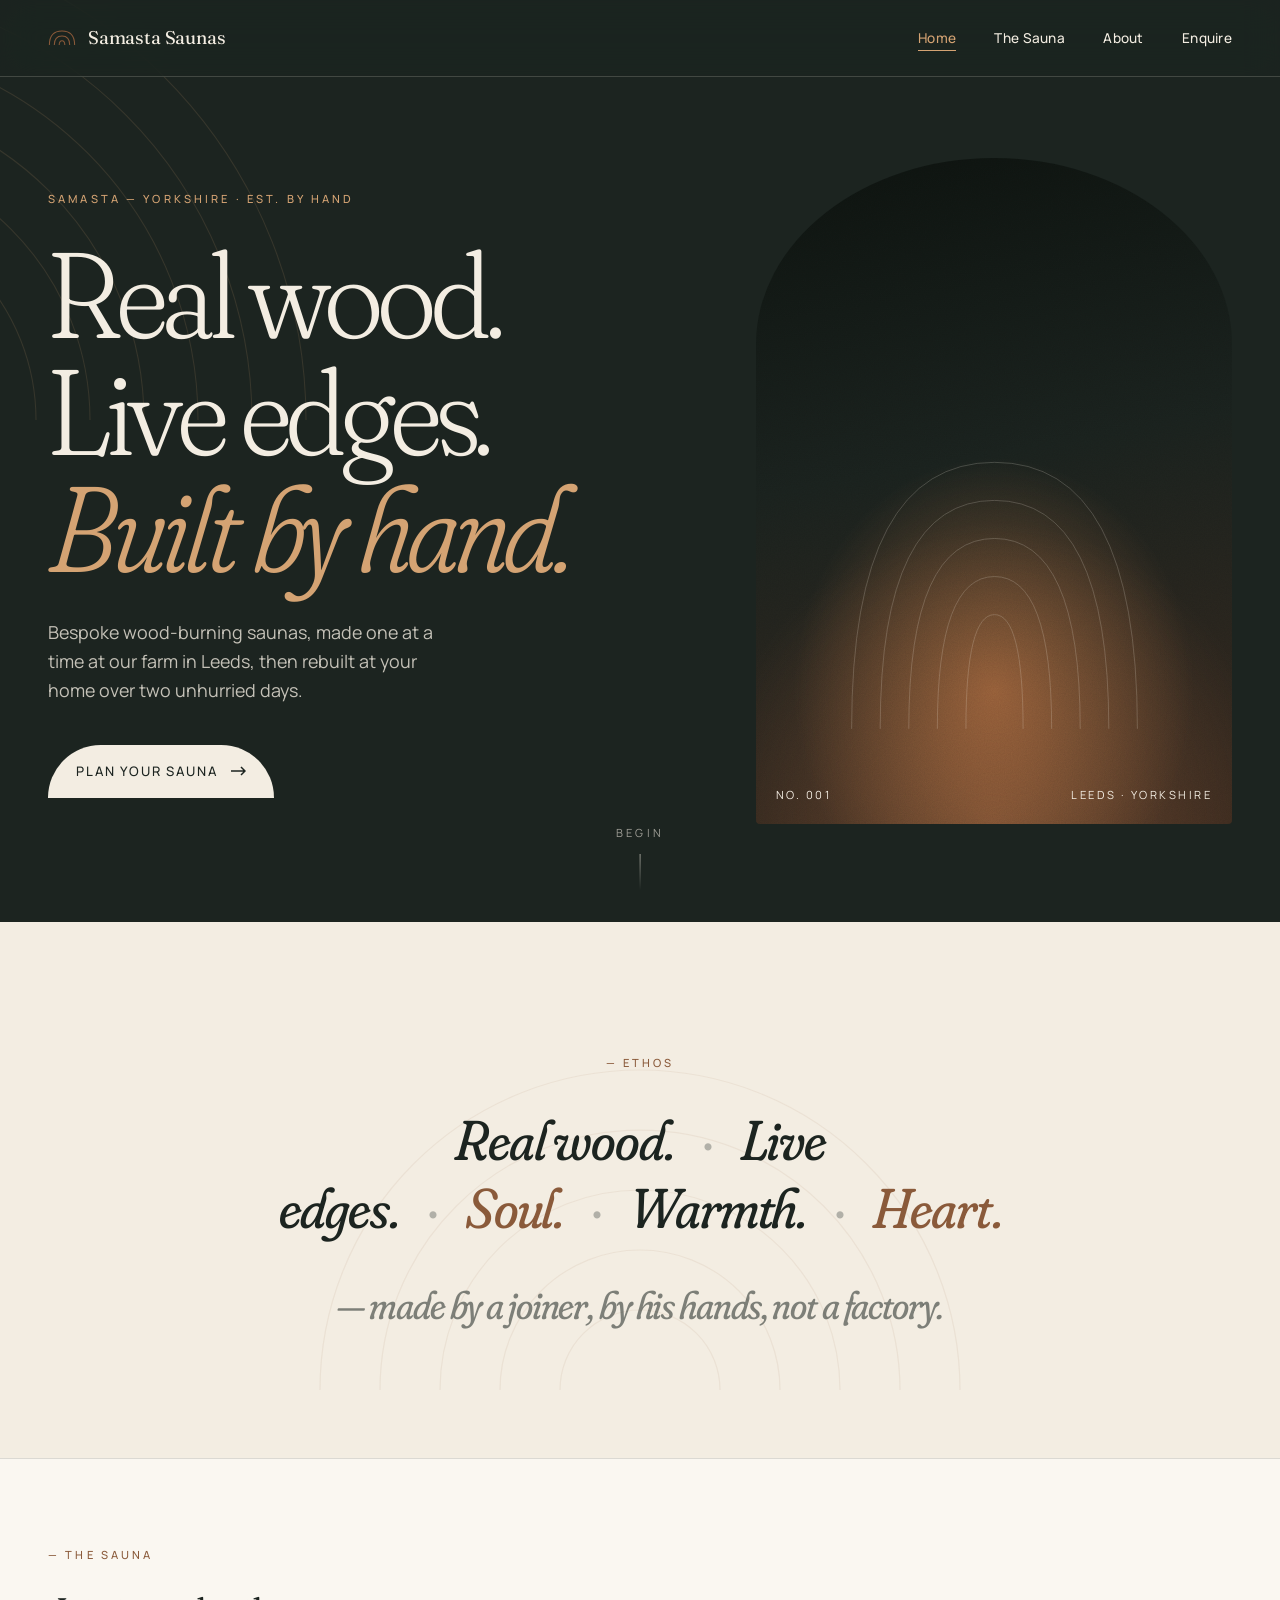
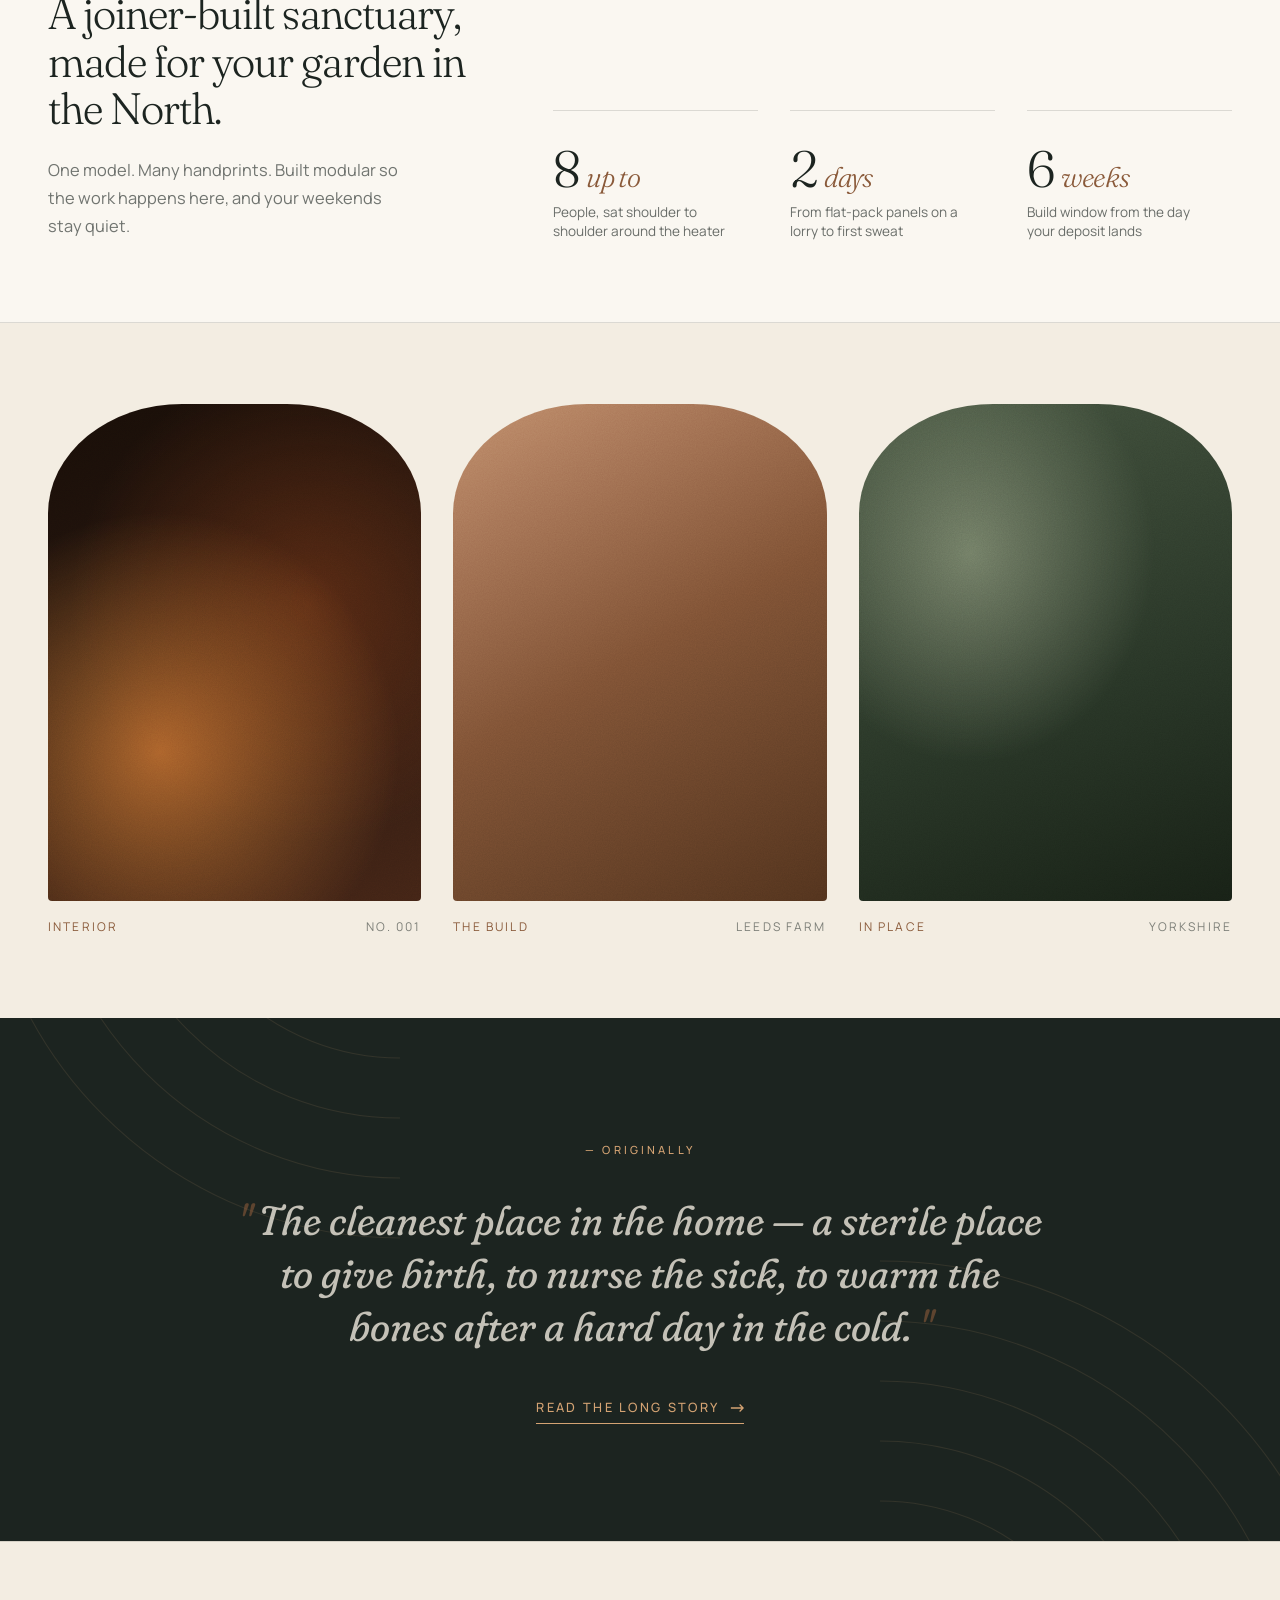
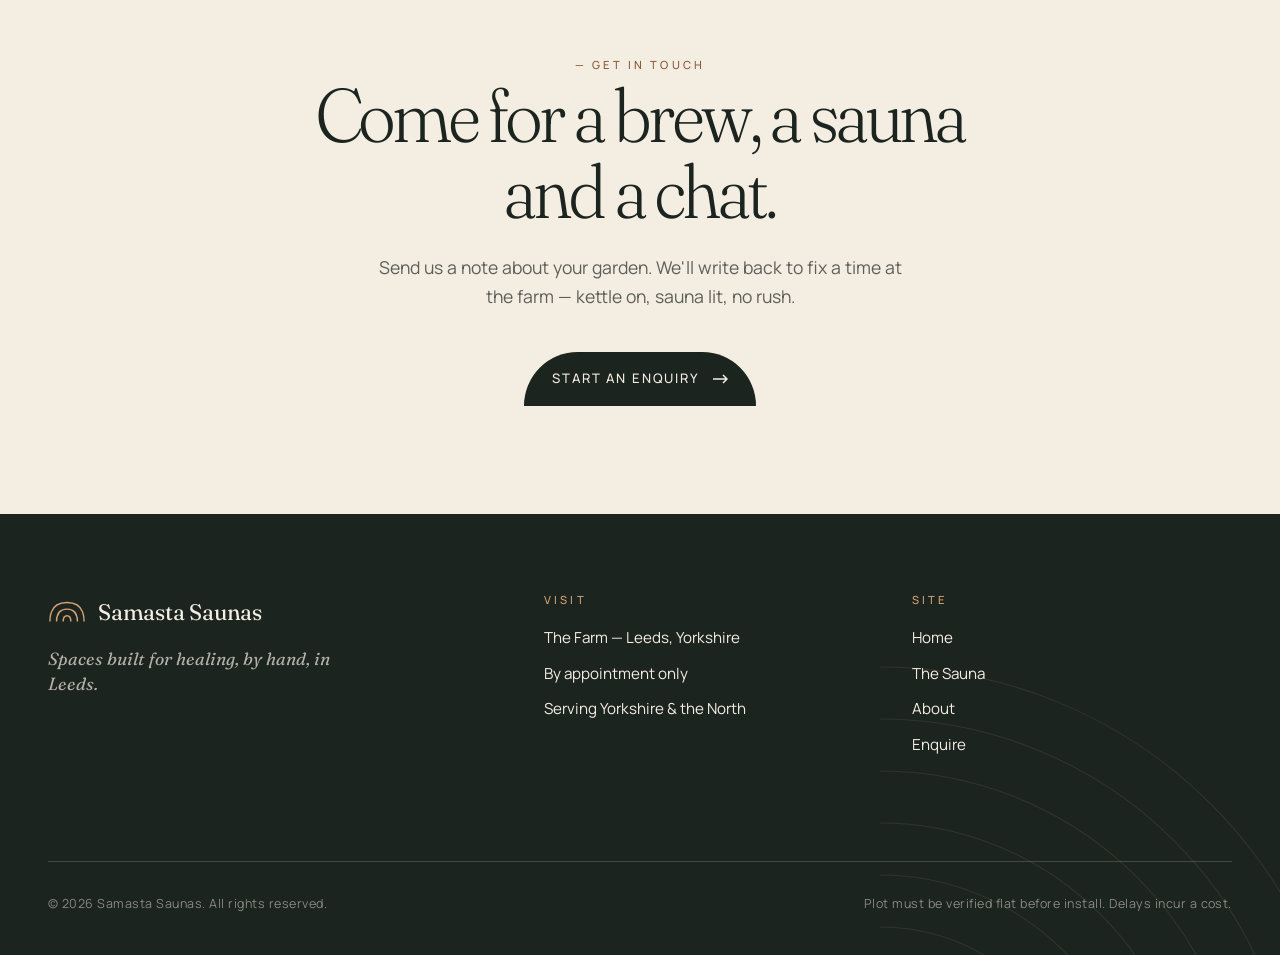
==== index.html @ 00497db2 "Initial site — four pages, editorial warm-dark direction Hand-built static site for Samasta Saunas (" ====
<!DOCTYPE html>
<html lang="en">
<head>
    <meta charset="UTF-8">
    <meta name="viewport" content="width=device-width, initial-scale=1.0">
    <title>Samasta Saunas — Hand-built wood-burning saunas, Leeds & Yorkshire</title>
    <meta name="description" content="Bespoke wood-burning saunas built by hand in Leeds. British red cedar, sheep's wool insulation, modular install in two days. Serving Yorkshire and the North of England.">
    <meta property="og:title" content="Samasta Saunas">
    <meta property="og:description" content="Real wood. Live edges. Sanctuary, built by hand. Bespoke wood-burning saunas from Leeds.">
    <meta property="og:type" content="website">
    <link rel="icon" type="image/svg+xml" href="data:image/svg+xml,<svg xmlns='http://www.w3.org/2000/svg' viewBox='0 0 40 24' fill='none' stroke='%238a5a3a' stroke-width='2'><path d='M2 22 Q2 2 20 2 Q38 2 38 22'/><path d='M9 22 Q9 9 20 9 Q31 9 31 22'/><path d='M16 22 Q16 16 20 16 Q24 16 24 22'/></svg>">
    <link rel="preconnect" href="https://fonts.googleapis.com">
    <link rel="preconnect" href="https://fonts.gstatic.com" crossorigin>
    <link href="https://fonts.googleapis.com/css2?family=Fraunces:ital,opsz,wght,SOFT@0,9..144,300..600,30..100;1,9..144,300..600,30..100&family=Manrope:wght@300;400;500;600&display=swap" rel="stylesheet">
    <link rel="stylesheet" href="styles.css">
</head>
<body>

<header class="nav on-dark" role="banner">
    <div class="nav__inner">
        <a class="brand" href="index.html" aria-label="Samasta Saunas home">
            <svg class="brand__mark" viewBox="0 0 40 24" fill="none" stroke="currentColor" stroke-width="1.5" aria-hidden="true">
                <path d="M2 22 Q2 2 20 2 Q38 2 38 22"/>
                <path d="M9 22 Q9 9 20 9 Q31 9 31 22"/>
                <path d="M16 22 Q16 16 20 16 Q24 16 24 22"/>
            </svg>
            <span>Samasta Saunas</span>
        </a>
        <button class="nav__toggle" aria-label="Open menu" aria-expanded="false"><span></span></button>
        <ul class="nav__links" id="nav-links">
            <li><a href="index.html" aria-current="page">Home</a></li>
            <li><a href="sauna.html">The Sauna</a></li>
            <li><a href="about.html">About</a></li>
            <li><a href="enquire.html">Enquire</a></li>
        </ul>
    </div>
</header>

<main>

<!-- ── Hero ────────────────────────────────────────────── -->
<section class="hero" aria-label="Introduction">
    <svg class="hero__arc" viewBox="0 0 400 400" fill="none" stroke="currentColor" stroke-width="0.8" aria-hidden="true">
        <path d="M40 400 A 40 40 0 0 0 0 360"/>
        <path d="M80 400 A 80 80 0 0 0 0 320"/>
        <path d="M120 400 A 120 120 0 0 0 0 280"/>
        <path d="M160 400 A 160 160 0 0 0 0 240"/>
        <path d="M200 400 A 200 200 0 0 0 0 200"/>
        <path d="M240 400 A 240 240 0 0 0 0 160"/>
        <path d="M280 400 A 280 280 0 0 0 0 120"/>
        <path d="M320 400 A 320 320 0 0 0 0 80"/>
        <path d="M360 400 A 360 360 0 0 0 0 40"/>
    </svg>

    <div class="hero__grid">
        <div class="hero__text">
            <span class="eyebrow reveal">Samasta — Yorkshire · Est. by hand</span>
            <h1 class="display-xl reveal" data-delay="1">
                Real wood.<br>
                Live edges.<br>
                <span class="italic">Built by hand.</span>
            </h1>
            <p class="reveal" data-delay="2">
                Bespoke wood-burning saunas, made one at a time at our farm in Leeds, then rebuilt at your home over two unhurried days.
            </p>
            <a class="btn btn--light reveal" data-delay="3" href="enquire.html">
                <span>Plan your sauna</span>
                <svg class="arrow" viewBox="0 0 16 10" fill="none" stroke="currentColor" stroke-width="1.5"><path d="M1 5h14m-4-4 4 4-4 4"/></svg>
            </a>
        </div>

        <div class="hero__photo reveal" data-delay="2">
            <div class="photo photo--arch photo--dusk photo--with-arcs"
                 role="img"
                 aria-label="Wood-burning sauna at dusk with warm firelight glowing from the doorway"
                 data-placeholder="true"></div>
            <div class="hero__photo__caption">
                <span>No. 001</span>
                <span>Leeds · Yorkshire</span>
            </div>
        </div>
    </div>

    <div class="hero__scroll" aria-hidden="true">
        <span>Begin</span>
    </div>
</section>

<!-- ── Ethos manifesto ─────────────────────────────────── -->
<section class="ethos" aria-label="Ethos">
    <svg class="ethos__arc" viewBox="0 0 400 200" fill="none" stroke="currentColor" stroke-width="0.6" aria-hidden="true" preserveAspectRatio="xMidYMax meet">
        <path d="M40 200 A 160 160 0 0 1 360 200"/>
        <path d="M70 200 A 130 130 0 0 1 330 200"/>
        <path d="M100 200 A 100 100 0 0 1 300 200"/>
        <path d="M130 200 A 70 70 0 0 1 270 200"/>
        <path d="M160 200 A 40 40 0 0 1 240 200"/>
    </svg>
    <div class="ethos__inner">
        <span class="eyebrow reveal">— Ethos</span>
        <p class="ethos__lead reveal" data-delay="1">
            Real wood.<span class="sep">·</span>Live edges.<span class="sep">·</span><span>Soul.</span><span class="sep">·</span>Warmth.<span class="sep">·</span><span>Heart.</span>
        </p>
        <p class="ethos__lead reveal" data-delay="2" style="margin-top: 1.5rem;">
            <span class="italic" style="font-size: 0.7em; color: rgba(28,36,32,0.55);">— made by a joiner, by his hands, not a factory.</span>
        </p>
    </div>
</section>

<!-- ── Intro + quick facts ─────────────────────────────── -->
<section class="facts">
    <div class="facts__inner">
        <div class="facts__intro reveal">
            <span class="eyebrow">— The sauna</span>
            <h2 class="display-m">A joiner-built sanctuary, made for your garden in the North.</h2>
            <p class="muted" style="margin-top: 1rem; max-width: 36ch;">One model. Many handprints. Built modular so the work happens here, and your weekends stay quiet.</p>
        </div>
        <div class="facts__grid">
            <div class="fact reveal" data-delay="1">
                <div class="fact__num">8<small>up to</small></div>
                <div class="fact__label">People, sat shoulder to shoulder around the heater</div>
            </div>
            <div class="fact reveal" data-delay="2">
                <div class="fact__num">2<small>days</small></div>
                <div class="fact__label">From flat-pack panels on a lorry to first sweat</div>
            </div>
            <div class="fact reveal" data-delay="3">
                <div class="fact__num">6<small>weeks</small></div>
                <div class="fact__label">Build window from the day your deposit lands</div>
            </div>
        </div>
    </div>
</section>

<!-- ── Photo strip ─────────────────────────────────────── -->
<section class="strip" aria-label="Photographs">
    <div class="strip__inner">
        <figure class="reveal">
            <div class="photo photo--arch-soft photo--ember"
                 role="img"
                 aria-label="Interior of the sauna at full heat, light spilling across cedar benches"
                 data-placeholder="true"></div>
            <figcaption class="strip__caption"><span>Interior</span><span>No. 001</span></figcaption>
        </figure>
        <figure class="reveal" data-delay="1">
            <div class="photo photo--arch-soft photo--cedar"
                 role="img"
                 aria-label="A close-up of British red cedar boards being hand-planed"
                 data-placeholder="true"></div>
            <figcaption class="strip__caption"><span>The build</span><span>Leeds farm</span></figcaption>
        </figure>
        <figure class="reveal" data-delay="2">
            <div class="photo photo--arch-soft photo--moss"
                 role="img"
                 aria-label="The sauna nestled into a Yorkshire garden at dusk"
                 data-placeholder="true"></div>
            <figcaption class="strip__caption"><span>In place</span><span>Yorkshire</span></figcaption>
        </figure>
    </div>
</section>

<!-- ── Origins teaser ──────────────────────────────────── -->
<section class="origins" aria-label="Origins">
    <svg class="origins__arc" viewBox="0 0 400 400" fill="none" stroke="currentColor" stroke-width="0.7" aria-hidden="true">
        <path d="M40 400 A 40 40 0 0 0 0 360"/>
        <path d="M80 400 A 80 80 0 0 0 0 320"/>
        <path d="M120 400 A 120 120 0 0 0 0 280"/>
        <path d="M160 400 A 160 160 0 0 0 0 240"/>
        <path d="M200 400 A 200 200 0 0 0 0 200"/>
        <path d="M240 400 A 240 240 0 0 0 0 160"/>
        <path d="M280 400 A 280 280 0 0 0 0 120"/>
        <path d="M320 400 A 320 320 0 0 0 0 80"/>
    </svg>
    <svg class="origins__arc origins__arc--left" viewBox="0 0 400 400" fill="none" stroke="currentColor" stroke-width="0.7" aria-hidden="true">
        <path d="M40 400 A 40 40 0 0 0 0 360"/>
        <path d="M80 400 A 80 80 0 0 0 0 320"/>
        <path d="M120 400 A 120 120 0 0 0 0 280"/>
        <path d="M160 400 A 160 160 0 0 0 0 240"/>
        <path d="M200 400 A 200 200 0 0 0 0 200"/>
        <path d="M240 400 A 240 240 0 0 0 0 160"/>
        <path d="M280 400 A 280 280 0 0 0 0 120"/>
    </svg>

    <div class="origins__inner">
        <span class="eyebrow reveal">— Originally</span>
        <p class="origins__quote reveal" data-delay="1">
            The cleanest place in the home — a sterile place to give birth, to nurse the sick, to warm the bones after a hard day in the cold.
        </p>
        <a href="about.html" class="link-arrow reveal" data-delay="2">
            <span>Read the long story</span>
            <svg width="14" height="10" viewBox="0 0 16 10" fill="none" stroke="currentColor" stroke-width="1.5"><path d="M1 5h14m-4-4 4 4-4 4"/></svg>
        </a>
    </div>
</section>

<!-- ── Closing CTA ─────────────────────────────────────── -->
<section class="cta-band">
    <div class="cta-band__inner">
        <span class="eyebrow reveal">— Get in touch</span>
        <h2 class="display-l reveal" data-delay="1">Come for a brew, a sauna and a chat.</h2>
        <p class="reveal" data-delay="2">Send us a note about your garden. We'll write back to fix a time at the farm — kettle on, sauna lit, no rush.</p>
        <a href="enquire.html" class="btn reveal" data-delay="3">
            <span>Start an enquiry</span>
            <svg class="arrow" viewBox="0 0 16 10" fill="none" stroke="currentColor" stroke-width="1.5"><path d="M1 5h14m-4-4 4 4-4 4"/></svg>
        </a>
    </div>
</section>

</main>

<!-- ── Footer ──────────────────────────────────────────── -->
<footer class="footer" role="contentinfo">
    <svg class="footer__arc" viewBox="0 0 400 400" fill="none" stroke="currentColor" stroke-width="0.8" aria-hidden="true">
        <path d="M40 400 A 40 40 0 0 0 0 360"/>
        <path d="M80 400 A 80 80 0 0 0 0 320"/>
        <path d="M120 400 A 120 120 0 0 0 0 280"/>
        <path d="M160 400 A 160 160 0 0 0 0 240"/>
        <path d="M200 400 A 200 200 0 0 0 0 200"/>
        <path d="M240 400 A 240 240 0 0 0 0 160"/>
        <path d="M280 400 A 280 280 0 0 0 0 120"/>
        <path d="M320 400 A 320 320 0 0 0 0 80"/>
        <path d="M360 400 A 360 360 0 0 0 0 40"/>
    </svg>
    <div class="footer__inner">
        <div class="footer__brand">
            <div class="brand">
                <svg class="brand__mark" viewBox="0 0 40 24" fill="none" stroke="currentColor" stroke-width="1.5" aria-hidden="true">
                    <path d="M2 22 Q2 2 20 2 Q38 2 38 22"/>
                    <path d="M9 22 Q9 9 20 9 Q31 9 31 22"/>
                    <path d="M16 22 Q16 16 20 16 Q24 16 24 22"/>
                </svg>
                <span>Samasta Saunas</span>
            </div>
            <p class="footer__tagline">Spaces built for healing, by hand, in Leeds.</p>
        </div>
        <div class="footer__col">
            <h4>Visit</h4>
            <ul>
                <li>The Farm — Leeds, Yorkshire</li>
                <li>By appointment only</li>
                <li>Serving Yorkshire &amp; the North</li>
            </ul>
        </div>
        <div class="footer__col">
            <h4>Site</h4>
            <ul>
                <li><a href="index.html">Home</a></li>
                <li><a href="sauna.html">The Sauna</a></li>
                <li><a href="about.html">About</a></li>
                <li><a href="enquire.html">Enquire</a></li>
            </ul>
        </div>
        <div class="footer__disclaimer">
            <span>© <span id="year">2026</span> Samasta Saunas. All rights reserved.</span>
            <span>Plot must be verified flat before install. Delays incur a cost.</span>
        </div>
    </div>
</footer>

<script src="app.js"></script>
<script>document.getElementById('year').textContent = new Date().getFullYear();</script>
</body>
</html>
---- styles.css ----
/* ============================================================
   Samasta Saunas — shared styles
   Editorial warm-dark · Fraunces + Manrope · arched motifs
   ============================================================ */

*,
*::before,
*::after {
    box-sizing: border-box;
    margin: 0;
    padding: 0;
}

:root {
    /* Palette */
    --ink: #1c2420;
    --ink-soft: #2a322d;
    --cream: #f3ede2;
    --paper: #faf7f1;
    --cedar: #8a5a3a;
    --cedar-deep: #6b4628;
    --moss: #6b7a63;
    --mist: rgba(243, 237, 226, 0.6);
    --hairline-light: rgba(28, 36, 32, 0.14);
    --hairline-dark: rgba(243, 237, 226, 0.18);

    /* Type */
    --font-display: 'Fraunces', 'Times New Roman', serif;
    --font-body: 'Manrope', -apple-system, BlinkMacSystemFont, sans-serif;

    /* Rhythm */
    --container: 1280px;
    --gutter: clamp(1.25rem, 4vw, 3rem);
    --section-y: clamp(5rem, 12vh, 9rem);

    /* Motion */
    --ease: cubic-bezier(0.22, 1, 0.36, 1);
}

html {
    scroll-behavior: smooth;
    -webkit-font-smoothing: antialiased;
    -moz-osx-font-smoothing: grayscale;
    text-rendering: optimizeLegibility;
}

body {
    font-family: var(--font-body);
    background: var(--paper);
    color: var(--ink);
    line-height: 1.65;
    font-size: 1rem;
    font-weight: 400;
    overflow-x: hidden;
}

img,
svg {
    display: block;
    max-width: 100%;
}

a {
    color: inherit;
    text-decoration: none;
}

button {
    font: inherit;
    color: inherit;
    background: none;
    border: none;
    cursor: pointer;
}

::selection {
    background: var(--cedar);
    color: var(--cream);
}

/* ── Typography ── */
.eyebrow {
    font-family: var(--font-body);
    font-size: 0.7rem;
    font-weight: 500;
    letter-spacing: 0.28em;
    text-transform: uppercase;
    color: var(--cedar);
}

.eyebrow--light { color: var(--cedar); }
.dark .eyebrow { color: #d4a373; }

h1,
h2,
h3,
h4 {
    font-family: var(--font-display);
    font-weight: 300;
    line-height: 1.02;
    letter-spacing: -0.025em;
    font-variation-settings: "opsz" 144, "SOFT" 50;
}

.display-xl {
    font-size: clamp(3.25rem, 9.5vw, 8.5rem);
    font-weight: 300;
    line-height: 0.96;
    letter-spacing: -0.035em;
    font-variation-settings: "opsz" 144, "SOFT" 80;
}

.display-l {
    font-size: clamp(2.25rem, 6vw, 4.75rem);
    line-height: 1;
    letter-spacing: -0.028em;
    font-variation-settings: "opsz" 144, "SOFT" 60;
}

.display-m {
    font-size: clamp(1.75rem, 3.6vw, 2.75rem);
    line-height: 1.08;
    letter-spacing: -0.022em;
    font-variation-settings: "opsz" 72, "SOFT" 50;
}

.display-s {
    font-size: clamp(1.25rem, 2vw, 1.5rem);
    line-height: 1.2;
    letter-spacing: -0.012em;
    font-variation-settings: "opsz" 36, "SOFT" 40;
}

.italic {
    font-style: italic;
    font-variation-settings: "opsz" 144, "SOFT" 100;
}

p {
    font-size: 1.025rem;
    line-height: 1.7;
}

p.lead {
    font-size: clamp(1.1rem, 1.4vw, 1.3rem);
    line-height: 1.55;
    color: var(--ink);
}

.dark p,
.dark p.lead {
    color: rgba(243, 237, 226, 0.82);
}

.muted {
    color: rgba(28, 36, 32, 0.62);
}
.dark .muted {
    color: rgba(243, 237, 226, 0.55);
}

/* ── Container ── */
.container {
    width: 100%;
    max-width: var(--container);
    margin: 0 auto;
    padding-inline: var(--gutter);
}

/* ── Sections ── */
.section {
    padding-block: var(--section-y);
    position: relative;
}

.section.dark {
    background: var(--ink);
    color: var(--cream);
}

.section.cream {
    background: var(--cream);
}

.section.paper {
    background: var(--paper);
}

.section + .section {
    border-top: 1px solid transparent;
}
.cream + .paper,
.paper + .cream,
.dark + .cream,
.dark + .paper,
.cream + .dark,
.paper + .dark { border-top-color: transparent; }

/* ── Nav ── */
.nav {
    position: fixed;
    top: 0;
    left: 0;
    right: 0;
    z-index: 100;
    backdrop-filter: blur(18px) saturate(140%);
    -webkit-backdrop-filter: blur(18px) saturate(140%);
    background: rgba(250, 247, 241, 0.78);
    border-bottom: 1px solid var(--hairline-light);
    transition: background 0.4s var(--ease), border-color 0.4s var(--ease);
}

.nav.on-dark {
    background: rgba(28, 36, 32, 0.7);
    border-bottom-color: var(--hairline-dark);
    color: var(--cream);
}

.nav__inner {
    max-width: var(--container);
    margin: 0 auto;
    padding: 0 var(--gutter);
    display: flex;
    align-items: center;
    justify-content: space-between;
    height: 76px;
}

.brand {
    display: flex;
    align-items: center;
    gap: 0.75rem;
    font-family: var(--font-display);
    font-size: 1.15rem;
    font-weight: 400;
    letter-spacing: -0.01em;
}

.brand__mark {
    width: 28px;
    height: 18px;
    color: var(--cedar);
}

.nav__links {
    display: flex;
    gap: clamp(1.5rem, 3vw, 3rem);
    list-style: none;
    font-size: 0.85rem;
    font-weight: 500;
    letter-spacing: 0.02em;
}

.nav__links a {
    position: relative;
    padding: 0.5rem 0;
    transition: opacity 0.3s var(--ease);
}

.nav__links a::after {
    content: '';
    position: absolute;
    bottom: 0.25rem;
    left: 0;
    width: 0;
    height: 1px;
    background: currentColor;
    transition: width 0.4s var(--ease);
}

.nav__links a:hover::after,
.nav__links a[aria-current="page"]::after {
    width: 100%;
}

.nav__links a[aria-current="page"] {
    color: var(--cedar);
}

.nav.on-dark .nav__links a[aria-current="page"] {
    color: #d4a373;
}

.nav__toggle {
    display: none;
    width: 40px;
    height: 40px;
    align-items: center;
    justify-content: center;
}

.nav__toggle span {
    display: block;
    width: 22px;
    height: 1.5px;
    background: currentColor;
    position: relative;
}

.nav__toggle span::before,
.nav__toggle span::after {
    content: '';
    position: absolute;
    left: 0;
    width: 22px;
    height: 1.5px;
    background: currentColor;
    transition: transform 0.3s var(--ease);
}

.nav__toggle span::before { top: -7px; }
.nav__toggle span::after { top: 7px; }

@media (max-width: 760px) {
    .nav__toggle { display: flex; }
    .nav__links {
        position: fixed;
        inset: 76px 0 0 0;
        background: var(--ink);
        color: var(--cream);
        flex-direction: column;
        align-items: flex-start;
        justify-content: flex-start;
        padding: 3rem var(--gutter);
        gap: 0;
        transform: translateY(-110%);
        transition: transform 0.5s var(--ease);
    }
    .nav__links.open {
        transform: translateY(0);
    }
    .nav__links li {
        width: 100%;
        border-bottom: 1px solid var(--hairline-dark);
    }
    .nav__links a {
        display: block;
        padding: 1.5rem 0;
        font-family: var(--font-display);
        font-size: 1.75rem;
        font-weight: 300;
        letter-spacing: -0.015em;
    }
    .nav__links a::after { display: none; }
}

/* ── Buttons ── */
.btn {
    display: inline-flex;
    align-items: center;
    gap: 0.75rem;
    padding: 1rem 1.75rem 1rem 1.75rem;
    font-size: 0.82rem;
    font-weight: 500;
    letter-spacing: 0.14em;
    text-transform: uppercase;
    background: var(--ink);
    color: var(--cream);
    border-radius: 999px 999px 4px 4px;
    transition: transform 0.4s var(--ease), background 0.4s var(--ease), letter-spacing 0.4s var(--ease);
    position: relative;
    overflow: hidden;
}

.btn .arrow {
    width: 16px;
    height: 10px;
    transition: transform 0.4s var(--ease);
}

.btn:hover {
    background: var(--cedar);
    letter-spacing: 0.16em;
}

.btn:hover .arrow {
    transform: translateX(4px);
}

.btn--light {
    background: var(--cream);
    color: var(--ink);
}
.btn--light:hover {
    background: var(--paper);
    color: var(--cedar-deep);
}

.btn--outline {
    background: transparent;
    color: currentColor;
    border: 1px solid currentColor;
    border-radius: 999px 999px 4px 4px;
}
.btn--outline:hover {
    background: var(--ink);
    color: var(--cream);
}
.dark .btn--outline:hover {
    background: var(--cream);
    color: var(--ink);
}

.link-arrow {
    display: inline-flex;
    align-items: center;
    gap: 0.65rem;
    font-size: 0.8rem;
    font-weight: 500;
    letter-spacing: 0.18em;
    text-transform: uppercase;
    color: var(--cedar);
    border-bottom: 1px solid currentColor;
    padding-bottom: 0.3rem;
    transition: color 0.3s var(--ease), gap 0.3s var(--ease);
}
.link-arrow:hover { gap: 1rem; color: var(--cedar-deep); }
.dark .link-arrow,
.hero .link-arrow,
.origins .link-arrow,
.modular .link-arrow,
.origins-full .link-arrow { color: #d4a373; }
.dark .link-arrow:hover,
.hero .link-arrow:hover,
.origins .link-arrow:hover,
.modular .link-arrow:hover,
.origins-full .link-arrow:hover { color: var(--cream); }

.hero .eyebrow,
.origins .eyebrow,
.modular .eyebrow,
.origins-full .eyebrow { color: #d4a373; }

.hero p,
.origins p,
.modular p,
.origins-full p { color: rgba(243, 237, 226, 0.78); }

.hero .muted,
.origins .muted,
.modular .muted,
.origins-full .muted { color: rgba(243, 237, 226, 0.55); }

/* ── Arches (the brand motif) ── */

/* Reusable arched photo frame */
.photo {
    position: relative;
    overflow: hidden;
    background: var(--ink-soft);
}

.photo--arch {
    border-radius: 50% 50% 4px 4px / 28% 28% 4px 4px;
}

.photo--arch-soft {
    border-radius: 36% 36% 4px 4px / 22% 22% 4px 4px;
}

.photo--portrait {
    aspect-ratio: 3 / 4;
}

.photo--square {
    aspect-ratio: 1 / 1;
}

.photo--landscape {
    aspect-ratio: 4 / 3;
}

.photo--wide {
    aspect-ratio: 16 / 9;
}

/* Gradient placeholder backgrounds — atmospheric stand-ins
   until Dan's real photos arrive. Swap <div class="photo ..."> for
   <img src="..." class="photo ..." alt="..."> when ready. */
.photo--dusk {
    background:
        radial-gradient(ellipse 60% 50% at 50% 80%, rgba(218, 137, 78, 0.55), transparent 70%),
        radial-gradient(ellipse 80% 60% at 50% 100%, rgba(138, 90, 58, 0.7), transparent 75%),
        linear-gradient(170deg, #0e1410 0%, #1c2420 45%, #3a2a1f 100%);
}
.photo--ember {
    background:
        radial-gradient(circle at 30% 70%, rgba(232, 142, 60, 0.7), transparent 55%),
        radial-gradient(circle at 70% 40%, rgba(180, 80, 30, 0.4), transparent 60%),
        linear-gradient(160deg, #1a0f08 0%, #2a1810 50%, #4a2818 100%);
}
.photo--cedar {
    background:
        linear-gradient(150deg, #c69876 0%, #8a5a3a 50%, #5a3820 100%);
}
.photo--moss {
    background:
        radial-gradient(ellipse 70% 60% at 30% 30%, rgba(170, 180, 150, 0.6), transparent 70%),
        linear-gradient(160deg, #4a5a44 0%, #2c3a2a 60%, #1a2418 100%);
}
.photo--cream-warm {
    background:
        radial-gradient(ellipse 80% 70% at 70% 30%, rgba(243, 220, 188, 0.9), transparent 70%),
        linear-gradient(150deg, #e8d8c0 0%, #c69876 70%, #8a5a3a 100%);
}
.photo--mist {
    background:
        radial-gradient(ellipse 80% 60% at 50% 20%, rgba(220, 215, 200, 0.7), transparent 70%),
        linear-gradient(170deg, #d5cdbb 0%, #8a8576 50%, #3a3a2e 100%);
}

/* Subtle grain texture overlay on all photo slots */
.photo::after {
    content: '';
    position: absolute;
    inset: 0;
    background-image: url("data:image/svg+xml;utf8,<svg xmlns='http://www.w3.org/2000/svg' width='200' height='200'><filter id='n'><feTurbulence type='fractalNoise' baseFrequency='0.85' numOctaves='2' stitchTiles='stitch'/><feColorMatrix values='0 0 0 0 0 0 0 0 0 0 0 0 0 0 0 0 0 0 0.18 0'/></filter><rect width='200' height='200' filter='url(%23n)'/></svg>");
    mix-blend-mode: overlay;
    opacity: 0.6;
    pointer-events: none;
}

/* Concentric arch motif inside photo slots, evoking heater coils / doorway */
.photo--with-arcs::before {
    content: '';
    position: absolute;
    inset: 0;
    background-image: url("data:image/svg+xml;utf8,<svg xmlns='http://www.w3.org/2000/svg' viewBox='0 0 400 400' fill='none' stroke='%23f3ede2' stroke-width='0.6' opacity='0.35'><path d='M50 380 Q50 100 200 100 Q350 100 350 380'/><path d='M80 380 Q80 140 200 140 Q320 140 320 380'/><path d='M110 380 Q110 180 200 180 Q290 180 290 380'/><path d='M140 380 Q140 220 200 220 Q260 220 260 380'/><path d='M170 380 Q170 260 200 260 Q230 260 230 380'/></svg>");
    background-size: 80% 80%;
    background-position: center bottom;
    background-repeat: no-repeat;
    pointer-events: none;
    z-index: 2;
}

/* Decorative loose arc flourish, used at section corners */
.arc-flourish {
    position: absolute;
    pointer-events: none;
    opacity: 0.5;
    color: var(--cedar);
}
.dark .arc-flourish {
    color: rgba(212, 163, 115, 0.45);
    opacity: 1;
}

/* ── Footer ── */
.footer {
    background: var(--ink);
    color: var(--cream);
    padding: 5rem 0 2.5rem;
    position: relative;
    overflow: hidden;
}

.footer__inner {
    max-width: var(--container);
    margin: 0 auto;
    padding: 0 var(--gutter);
    display: grid;
    grid-template-columns: 1.4fr 1fr 1fr;
    gap: 3rem;
    align-items: start;
}

@media (max-width: 760px) {
    .footer__inner { grid-template-columns: 1fr; gap: 2.5rem; }
}

.footer__brand {
    display: flex;
    flex-direction: column;
    gap: 1rem;
}
.footer__brand .brand {
    font-size: 1.4rem;
}
.footer__brand .brand__mark {
    width: 38px;
    height: 24px;
    color: #d4a373;
}
.footer__tagline {
    font-family: var(--font-display);
    font-style: italic;
    font-size: 1.1rem;
    color: rgba(243, 237, 226, 0.7);
    max-width: 26ch;
    line-height: 1.4;
}

.footer__col h4 {
    font-family: var(--font-body);
    font-size: 0.7rem;
    font-weight: 500;
    letter-spacing: 0.28em;
    text-transform: uppercase;
    color: #d4a373;
    margin-bottom: 1.25rem;
}

.footer__col ul {
    list-style: none;
    display: flex;
    flex-direction: column;
    gap: 0.65rem;
    font-size: 0.95rem;
}
.footer__col a:hover { color: #d4a373; }

.footer__disclaimer {
    grid-column: 1 / -1;
    margin-top: 3.5rem;
    padding-top: 2rem;
    border-top: 1px solid var(--hairline-dark);
    display: flex;
    justify-content: space-between;
    flex-wrap: wrap;
    gap: 1.5rem;
    font-size: 0.78rem;
    color: rgba(243, 237, 226, 0.5);
    letter-spacing: 0.04em;
}

.footer__arc {
    position: absolute;
    right: -120px;
    bottom: -180px;
    width: 520px;
    height: 520px;
    color: rgba(212, 163, 115, 0.12);
    pointer-events: none;
}

/* ── Reveal on scroll ── */
.reveal {
    opacity: 0;
    transform: translateY(28px);
    transition: opacity 0.9s var(--ease), transform 0.9s var(--ease);
}
.reveal.in {
    opacity: 1;
    transform: translateY(0);
}
.reveal[data-delay="1"] { transition-delay: 0.08s; }
.reveal[data-delay="2"] { transition-delay: 0.16s; }
.reveal[data-delay="3"] { transition-delay: 0.24s; }
.reveal[data-delay="4"] { transition-delay: 0.32s; }
.reveal[data-delay="5"] { transition-delay: 0.4s; }

@media (prefers-reduced-motion: reduce) {
    .reveal { opacity: 1; transform: none; transition: none; }
    *, *::before, *::after { animation-duration: 0.001ms !important; transition-duration: 0.001ms !important; }
}

/* ============================================================
   HOME — index.html
   ============================================================ */

.hero {
    background: var(--ink);
    color: var(--cream);
    padding-top: calc(76px + 4rem);
    padding-bottom: 5rem;
    position: relative;
    overflow: hidden;
}

.hero__grid {
    max-width: var(--container);
    margin: 0 auto;
    padding-inline: var(--gutter);
    display: grid;
    grid-template-columns: 1.15fr 0.85fr;
    gap: clamp(2rem, 5vw, 5rem);
    align-items: center;
    min-height: 78vh;
    position: relative;
    z-index: 2;
}

@media (max-width: 900px) {
    .hero__grid { grid-template-columns: 1fr; min-height: auto; }
}

.hero__text > .eyebrow {
    color: #d4a373;
    margin-bottom: 1.75rem;
    display: inline-block;
}

.hero__text h1 {
    margin-bottom: 2rem;
}
.hero__text h1 .italic {
    color: #d4a373;
    display: inline-block;
}

.hero__text p {
    max-width: 38ch;
    margin-bottom: 2.5rem;
    color: rgba(243, 237, 226, 0.78);
    font-size: clamp(1.05rem, 1.4vw, 1.2rem);
    line-height: 1.6;
}

.hero__photo {
    position: relative;
    aspect-ratio: 3 / 4.2;
}

.hero__photo .photo {
    height: 100%;
}

.hero__photo__caption {
    position: absolute;
    bottom: 1.25rem;
    left: 1.25rem;
    right: 1.25rem;
    font-size: 0.7rem;
    letter-spacing: 0.22em;
    text-transform: uppercase;
    color: var(--cream);
    display: flex;
    justify-content: space-between;
    z-index: 3;
}

.hero__arc {
    position: absolute;
    left: -180px;
    top: -120px;
    width: 540px;
    height: 540px;
    color: rgba(212, 163, 115, 0.14);
    pointer-events: none;
    z-index: 1;
}

.hero__scroll {
    position: absolute;
    left: 50%;
    bottom: 2rem;
    transform: translateX(-50%);
    font-size: 0.7rem;
    letter-spacing: 0.3em;
    text-transform: uppercase;
    color: rgba(243, 237, 226, 0.6);
    display: flex;
    flex-direction: column;
    align-items: center;
    gap: 0.75rem;
    z-index: 2;
}
.hero__scroll::after {
    content: '';
    width: 1px;
    height: 36px;
    background: linear-gradient(to bottom, rgba(243, 237, 226, 0.6), transparent);
    animation: scroll-pulse 2.4s ease-in-out infinite;
}
@keyframes scroll-pulse {
    0%, 100% { transform: scaleY(0.6); transform-origin: top; opacity: 0.4; }
    50% { transform: scaleY(1); opacity: 0.8; }
}

/* Ethos manifesto */
.ethos {
    background: var(--cream);
    padding-block: clamp(6rem, 14vh, 10rem);
    position: relative;
    overflow: hidden;
}

.ethos__inner {
    max-width: 1100px;
    margin: 0 auto;
    padding-inline: var(--gutter);
    text-align: center;
    position: relative;
    z-index: 2;
}

.ethos__lead {
    font-family: var(--font-display);
    font-style: italic;
    font-size: clamp(2rem, 4.5vw, 3.5rem);
    line-height: 1.2;
    letter-spacing: -0.02em;
    color: var(--ink);
    margin-block: 2rem 0;
    font-variation-settings: "opsz" 144, "SOFT" 100;
}
.ethos__lead span {
    color: var(--cedar);
    font-style: italic;
}
.ethos__lead .sep {
    color: rgba(28, 36, 32, 0.3);
    margin-inline: 0.5em;
    font-style: normal;
}

.ethos__arc {
    position: absolute;
    left: 50%;
    top: 50%;
    transform: translate(-50%, -50%);
    width: 90%;
    max-width: 800px;
    height: auto;
    color: rgba(138, 90, 58, 0.08);
    pointer-events: none;
    z-index: 1;
}

/* Facts row */
.facts {
    background: var(--paper);
    padding-block: clamp(4rem, 9vh, 7rem);
    border-bottom: 1px solid var(--hairline-light);
    border-top: 1px solid var(--hairline-light);
}

.facts__inner {
    max-width: var(--container);
    margin: 0 auto;
    padding-inline: var(--gutter);
    display: grid;
    grid-template-columns: 1.3fr 2fr;
    gap: clamp(2rem, 5vw, 5rem);
    align-items: end;
}

@media (max-width: 760px) {
    .facts__inner { grid-template-columns: 1fr; }
}

.facts__intro h2 {
    margin: 1.5rem 0 1.5rem;
}

.facts__grid {
    display: grid;
    grid-template-columns: repeat(3, 1fr);
    gap: 2rem;
    align-items: end;
}
@media (max-width: 600px) {
    .facts__grid { grid-template-columns: 1fr; gap: 1rem; border-top: 1px solid var(--hairline-light); padding-top: 2rem; }
}

.fact {
    padding-top: 2rem;
    border-top: 1px solid var(--hairline-light);
}
.fact__num {
    font-family: var(--font-display);
    font-size: clamp(2.5rem, 4vw, 3.5rem);
    font-weight: 300;
    line-height: 1;
    letter-spacing: -0.025em;
    margin-bottom: 0.5rem;
    color: var(--ink);
}
.fact__num small {
    font-size: 0.55em;
    color: var(--cedar);
    margin-left: 0.25em;
    font-style: italic;
}
.fact__label {
    font-size: 0.85rem;
    color: rgba(28, 36, 32, 0.65);
    line-height: 1.4;
    max-width: 22ch;
}

/* Photo strip — three arches */
.strip {
    background: var(--cream);
    padding-block: clamp(4rem, 9vh, 7rem);
}
.strip__inner {
    max-width: var(--container);
    margin: 0 auto;
    padding-inline: var(--gutter);
    display: grid;
    grid-template-columns: repeat(3, 1fr);
    gap: clamp(1rem, 2.5vw, 2.5rem);
}
@media (max-width: 760px) {
    .strip__inner { grid-template-columns: 1fr; }
}
.strip .photo {
    aspect-ratio: 3 / 4;
}
.strip__caption {
    margin-top: 1rem;
    font-size: 0.75rem;
    letter-spacing: 0.18em;
    text-transform: uppercase;
    color: rgba(28, 36, 32, 0.55);
    display: flex;
    justify-content: space-between;
}
.strip__caption span:first-child { color: var(--cedar); }

/* Origins teaser */
.origins {
    background: var(--ink);
    color: var(--cream);
    padding-block: clamp(6rem, 13vh, 10rem);
    position: relative;
    overflow: hidden;
}
.origins__inner {
    max-width: 900px;
    margin: 0 auto;
    padding-inline: var(--gutter);
    text-align: center;
    position: relative;
    z-index: 2;
}
.origins__quote {
    font-family: var(--font-display);
    font-style: italic;
    font-size: clamp(1.6rem, 3.2vw, 2.6rem);
    line-height: 1.3;
    margin-block: 2rem 2.5rem;
    color: var(--cream);
    font-variation-settings: "opsz" 72, "SOFT" 100;
}
.origins__quote::before,
.origins__quote::after {
    content: '"';
    color: var(--cedar);
    opacity: 0.6;
}
.origins__arc {
    position: absolute;
    right: -200px;
    bottom: -200px;
    width: 600px;
    color: rgba(212, 163, 115, 0.12);
    pointer-events: none;
}
.origins__arc--left {
    right: auto;
    left: -200px;
    top: -200px;
    bottom: auto;
    transform: rotate(180deg);
}

/* Closing CTA band */
.cta-band {
    background: var(--cream);
    padding-block: clamp(5rem, 12vh, 8rem);
    text-align: center;
    border-top: 1px solid var(--hairline-light);
}
.cta-band__inner {
    max-width: 800px;
    margin: 0 auto;
    padding-inline: var(--gutter);
}
.cta-band h2 {
    margin-bottom: 1.5rem;
}
.cta-band p {
    margin-bottom: 2.5rem;
    max-width: 50ch;
    margin-inline: auto;
    color: rgba(28, 36, 32, 0.7);
    font-size: 1.1rem;
}

/* ============================================================
   THE SAUNA — sauna.html
   ============================================================ */

.sauna-hero {
    padding-top: calc(76px + 4rem);
    padding-bottom: 5rem;
    background: var(--paper);
}
.sauna-hero__grid {
    max-width: var(--container);
    margin: 0 auto;
    padding-inline: var(--gutter);
    display: grid;
    grid-template-columns: 1fr 1fr;
    gap: clamp(2rem, 5vw, 5rem);
    align-items: stretch;
}
@media (max-width: 900px) {
    .sauna-hero__grid { grid-template-columns: 1fr; }
}
.sauna-hero__photo {
    aspect-ratio: 3 / 4;
    min-height: 540px;
}
@media (max-width: 900px) {
    .sauna-hero__photo { min-height: 0; aspect-ratio: 4/5; }
}

.spec-card {
    background: var(--cream);
    padding: clamp(2rem, 4vw, 3.5rem);
    border-radius: 4px;
    display: flex;
    flex-direction: column;
    justify-content: space-between;
    gap: 2.5rem;
    position: relative;
    overflow: hidden;
}
.spec-card .eyebrow { margin-bottom: 1.5rem; }
.spec-card h1 { margin-bottom: 0.5rem; }
.spec-card__lead {
    color: rgba(28, 36, 32, 0.7);
    font-size: 1.1rem;
    line-height: 1.55;
}

.specs {
    list-style: none;
    display: flex;
    flex-direction: column;
}
.specs li {
    display: grid;
    grid-template-columns: 1fr auto;
    align-items: baseline;
    padding-block: 1.1rem;
    border-top: 1px solid var(--hairline-light);
    font-size: 0.95rem;
}
.specs li:last-child {
    border-bottom: 1px solid var(--hairline-light);
}
.specs li dt {
    font-size: 0.72rem;
    letter-spacing: 0.22em;
    text-transform: uppercase;
    color: rgba(28, 36, 32, 0.55);
}
.specs li dd {
    font-family: var(--font-display);
    font-size: 1.05rem;
    color: var(--ink);
    text-align: right;
    font-feature-settings: "ss01";
}
.specs li dd em {
    font-style: italic;
    color: var(--cedar);
}

/* Materials trio */
.materials {
    background: var(--cream);
    padding-block: var(--section-y);
}
.materials__inner {
    max-width: var(--container);
    margin: 0 auto;
    padding-inline: var(--gutter);
}
.materials__head {
    display: grid;
    grid-template-columns: 1fr 1fr;
    gap: clamp(2rem, 5vw, 5rem);
    align-items: end;
    margin-bottom: 4rem;
}
@media (max-width: 760px) {
    .materials__head { grid-template-columns: 1fr; }
}
.materials__grid {
    display: grid;
    grid-template-columns: repeat(3, 1fr);
    gap: clamp(1.25rem, 3vw, 2.5rem);
}
@media (max-width: 900px) {
    .materials__grid { grid-template-columns: 1fr; gap: 2.5rem; }
}
.material .photo {
    aspect-ratio: 4 / 5;
    margin-bottom: 1.5rem;
}
.material h3 {
    margin-bottom: 0.5rem;
    font-size: 1.5rem;
    line-height: 1.15;
}
.material p {
    font-size: 0.98rem;
    color: rgba(28, 36, 32, 0.68);
    line-height: 1.6;
    max-width: 36ch;
}
.material__num {
    font-family: var(--font-display);
    font-size: 0.85rem;
    color: var(--cedar);
    font-style: italic;
    margin-bottom: 0.5rem;
    display: block;
}

/* Modular section — process */
.modular {
    background: var(--ink);
    color: var(--cream);
    padding-block: var(--section-y);
    position: relative;
    overflow: hidden;
}
.modular__inner {
    max-width: var(--container);
    margin: 0 auto;
    padding-inline: var(--gutter);
    display: grid;
    grid-template-columns: 0.9fr 1.1fr;
    gap: clamp(2rem, 5vw, 5rem);
    align-items: center;
    position: relative;
    z-index: 2;
}
@media (max-width: 900px) {
    .modular__inner { grid-template-columns: 1fr; }
}
.modular h2 { margin-block: 1.5rem 1.5rem; }
.modular__photo {
    aspect-ratio: 4 / 3;
}
.modular__steps {
    list-style: none;
    margin-top: 2rem;
}
.modular__steps li {
    display: grid;
    grid-template-columns: 60px 1fr;
    gap: 1.5rem;
    padding-block: 1.5rem;
    border-bottom: 1px solid var(--hairline-dark);
    align-items: baseline;
}
.modular__steps li:last-child { border-bottom: none; }
.modular__steps .num {
    font-family: var(--font-display);
    font-style: italic;
    font-size: 1.5rem;
    color: #d4a373;
}
.modular__steps .label {
    font-family: var(--font-display);
    font-size: 1.4rem;
    line-height: 1.25;
    color: var(--cream);
}

.modular__arc {
    position: absolute;
    right: -250px;
    top: -100px;
    width: 700px;
    color: rgba(212, 163, 115, 0.08);
    pointer-events: none;
}

/* Gallery */
.gallery {
    background: var(--paper);
    padding-block: var(--section-y);
}
.gallery__inner {
    max-width: var(--container);
    margin: 0 auto;
    padding-inline: var(--gutter);
}
.gallery__head {
    display: flex;
    justify-content: space-between;
    align-items: end;
    margin-bottom: 3rem;
    gap: 2rem;
    flex-wrap: wrap;
}
.gallery__grid {
    display: grid;
    grid-template-columns: repeat(12, 1fr);
    gap: clamp(1rem, 2vw, 1.75rem);
}
.gallery__grid .photo {
    transition: transform 0.6s var(--ease);
}
.gallery__grid .photo:hover {
    transform: scale(1.015);
}
.g-1 { grid-column: span 7; aspect-ratio: 4/3; }
.g-2 { grid-column: span 5; aspect-ratio: 3/4; }
.g-3 { grid-column: span 4; aspect-ratio: 4/5; }
.g-4 { grid-column: span 4; aspect-ratio: 4/5; }
.g-5 { grid-column: span 4; aspect-ratio: 4/5; }
.g-6 { grid-column: span 12; aspect-ratio: 21/9; }

@media (max-width: 900px) {
    .gallery__grid { grid-template-columns: repeat(2, 1fr); }
    .g-1, .g-2, .g-3, .g-4, .g-5, .g-6 { grid-column: span 1; aspect-ratio: 4/5; }
    .g-1 { grid-column: span 2; aspect-ratio: 4/3; }
    .g-6 { grid-column: span 2; aspect-ratio: 16/9; }
}

/* Areas served */
.areas {
    background: var(--cream);
    padding-block: var(--section-y);
}
.areas__inner {
    max-width: 1000px;
    margin: 0 auto;
    padding-inline: var(--gutter);
    text-align: center;
}
.areas__list {
    display: flex;
    flex-wrap: wrap;
    justify-content: center;
    gap: 0.6rem 1.5rem;
    margin-top: 2.5rem;
}
.areas__list span {
    font-family: var(--font-display);
    font-size: clamp(1.2rem, 2vw, 1.6rem);
    color: var(--ink);
}
.areas__list span:nth-child(even) {
    color: var(--cedar);
    font-style: italic;
}
.areas__sep {
    display: inline-block;
    width: 4px;
    height: 4px;
    border-radius: 50%;
    background: rgba(28, 36, 32, 0.3);
    margin: 0 0.5rem;
    vertical-align: middle;
}

/* Site requirements panel */
.notice {
    background: var(--paper);
    padding-block: clamp(4rem, 9vh, 7rem);
    border-top: 1px solid var(--hairline-light);
}
.notice__inner {
    max-width: 880px;
    margin: 0 auto;
    padding-inline: var(--gutter);
    display: grid;
    grid-template-columns: 1fr 2fr;
    gap: 3rem;
    align-items: start;
}
@media (max-width: 760px) {
    .notice__inner { grid-template-columns: 1fr; gap: 1.5rem; }
}
.notice h3 {
    font-size: 1.3rem;
    line-height: 1.2;
    margin-top: 0.5rem;
}
.notice p {
    font-size: 1rem;
    color: rgba(28, 36, 32, 0.72);
    margin-bottom: 1rem;
    line-height: 1.6;
}
.notice p:last-child { margin-bottom: 0; }
.notice p strong {
    color: var(--cedar-deep);
    font-weight: 500;
}

/* ============================================================
   ABOUT — about.html
   ============================================================ */

.about-hero {
    padding-top: calc(76px + 4rem);
    padding-bottom: var(--section-y);
    background: var(--paper);
    position: relative;
    overflow: hidden;
}
.about-hero__grid {
    max-width: var(--container);
    margin: 0 auto;
    padding-inline: var(--gutter);
    display: grid;
    grid-template-columns: 0.9fr 1.1fr;
    gap: clamp(2rem, 5vw, 5rem);
    align-items: center;
}
@media (max-width: 900px) {
    .about-hero__grid { grid-template-columns: 1fr; }
}
.about-hero__photo {
    aspect-ratio: 3 / 4;
}
.about-hero__text h1 {
    margin-block: 1.5rem 2rem;
}
.about-hero__text h1 em {
    color: var(--cedar);
    font-style: italic;
}

.maker-story {
    background: var(--paper);
    padding-bottom: var(--section-y);
}
.maker-story__inner {
    max-width: 760px;
    margin: 0 auto;
    padding-inline: var(--gutter);
    font-size: 1.1rem;
    line-height: 1.75;
    color: var(--ink);
    column-gap: 3rem;
}
.maker-story__inner p {
    margin-bottom: 1.4rem;
    font-size: 1.1rem;
    line-height: 1.75;
}
.maker-story__inner p:first-of-type::first-letter {
    font-family: var(--font-display);
    font-size: 4em;
    font-weight: 300;
    float: left;
    line-height: 0.85;
    padding-right: 0.1em;
    padding-top: 0.05em;
    color: var(--cedar);
    font-variation-settings: "opsz" 144, "SOFT" 80;
}
.pullquote {
    font-family: var(--font-display);
    font-style: italic;
    font-size: clamp(1.6rem, 3vw, 2.4rem);
    line-height: 1.25;
    margin: 3rem 0;
    padding-left: 1.5rem;
    border-left: 2px solid var(--cedar);
    color: var(--ink);
    font-variation-settings: "opsz" 144, "SOFT" 100;
}

/* Original intentions (dark interlude) */
.origins-full {
    background: var(--ink);
    color: var(--cream);
    padding-block: var(--section-y);
    position: relative;
    overflow: hidden;
}
.origins-full__inner {
    max-width: var(--container);
    margin: 0 auto;
    padding-inline: var(--gutter);
    position: relative;
    z-index: 2;
}
.origins-full__head {
    max-width: 700px;
    margin-bottom: 4rem;
}
.origins-full__head h2 {
    margin-block: 1.5rem 1.5rem;
}
.origins-full__head p {
    color: rgba(243, 237, 226, 0.7);
    max-width: 55ch;
}
.origins-grid {
    display: grid;
    grid-template-columns: repeat(2, 1fr);
    gap: 0;
    border-top: 1px solid var(--hairline-dark);
    border-left: 1px solid var(--hairline-dark);
}
@media (max-width: 760px) {
    .origins-grid { grid-template-columns: 1fr; }
}
.origin {
    padding: clamp(2rem, 4vw, 3rem);
    border-right: 1px solid var(--hairline-dark);
    border-bottom: 1px solid var(--hairline-dark);
    position: relative;
}
.origin__num {
    font-family: var(--font-display);
    font-style: italic;
    font-size: 0.95rem;
    color: #d4a373;
    margin-bottom: 1rem;
    display: block;
}
.origin h3 {
    font-size: 1.5rem;
    margin-bottom: 1rem;
    color: var(--cream);
    line-height: 1.2;
}
.origin p {
    font-size: 0.98rem;
    color: rgba(243, 237, 226, 0.7);
    line-height: 1.65;
}

/* ============================================================
   ENQUIRE — enquire.html
   ============================================================ */

.enquire-hero {
    padding-top: calc(76px + 4rem);
    padding-bottom: 4rem;
    background: var(--paper);
}
.enquire-hero__inner {
    max-width: 1000px;
    margin: 0 auto;
    padding-inline: var(--gutter);
    text-align: center;
}
.enquire-hero h1 {
    margin-block: 1.5rem 2rem;
}
.enquire-hero h1 em {
    color: var(--cedar);
    font-style: italic;
    display: inline-block;
}
.enquire-hero p {
    max-width: 50ch;
    margin-inline: auto;
    color: rgba(28, 36, 32, 0.7);
    font-size: 1.1rem;
}

/* Journey steps */
.journey {
    background: var(--cream);
    padding-block: var(--section-y);
}
.journey__inner {
    max-width: var(--container);
    margin: 0 auto;
    padding-inline: var(--gutter);
}
.journey__head {
    display: grid;
    grid-template-columns: 1fr 1fr;
    gap: clamp(2rem, 5vw, 5rem);
    align-items: end;
    margin-bottom: 4rem;
}
@media (max-width: 760px) {
    .journey__head { grid-template-columns: 1fr; }
}
.journey__steps {
    list-style: none;
    counter-reset: step;
    display: flex;
    flex-direction: column;
}
.journey__steps li {
    counter-increment: step;
    display: grid;
    grid-template-columns: 100px 1fr 1fr;
    gap: clamp(1.5rem, 3vw, 3rem);
    padding-block: clamp(2rem, 4vh, 3rem);
    border-top: 1px solid var(--hairline-light);
    align-items: start;
}
.journey__steps li:last-child { border-bottom: 1px solid var(--hairline-light); }
@media (max-width: 900px) {
    .journey__steps li { grid-template-columns: 60px 1fr; gap: 1rem 1.5rem; }
    .journey__steps li > div:last-child { grid-column: 1 / -1; padding-top: 0.5rem; }
}
.journey__steps .num {
    font-family: var(--font-display);
    font-style: italic;
    font-size: clamp(2.5rem, 4vw, 3.5rem);
    line-height: 1;
    color: var(--cedar);
    font-variation-settings: "opsz" 144, "SOFT" 100;
}
.journey__steps .num::before {
    content: counter(step, decimal-leading-zero);
}
.journey__steps h3 {
    font-size: clamp(1.3rem, 2vw, 1.6rem);
    line-height: 1.2;
    margin-bottom: 0.5rem;
}
.journey__steps p {
    color: rgba(28, 36, 32, 0.7);
    font-size: 0.98rem;
    line-height: 1.6;
}

/* Form */
.enquire-form-section {
    background: var(--paper);
    padding-block: var(--section-y);
}
.enquire-form-section__inner {
    max-width: var(--container);
    margin: 0 auto;
    padding-inline: var(--gutter);
    display: grid;
    grid-template-columns: 0.85fr 1.15fr;
    gap: clamp(2rem, 5vw, 5rem);
}
@media (max-width: 900px) {
    .enquire-form-section__inner { grid-template-columns: 1fr; }
}
.enquire-form-section__intro h2 { margin-block: 1.5rem 1.5rem; }
.enquire-form-section__intro p {
    color: rgba(28, 36, 32, 0.7);
    margin-bottom: 1.5rem;
}
.enquire-form-section__intro .meta {
    margin-top: 2.5rem;
    padding-top: 2rem;
    border-top: 1px solid var(--hairline-light);
}
.enquire-form-section__intro .meta dt {
    font-size: 0.72rem;
    letter-spacing: 0.22em;
    text-transform: uppercase;
    color: var(--cedar);
    margin-bottom: 0.25rem;
}
.enquire-form-section__intro .meta dd {
    font-family: var(--font-display);
    font-size: 1.1rem;
    margin-bottom: 1.25rem;
    color: var(--ink);
}
.enquire-form-section__intro .meta dd a:hover { color: var(--cedar); }

form.enquiry {
    background: var(--cream);
    padding: clamp(2rem, 4vw, 3.5rem);
    border-radius: 4px;
    display: grid;
    grid-template-columns: 1fr 1fr;
    gap: 1.5rem;
}
@media (max-width: 600px) {
    form.enquiry { grid-template-columns: 1fr; }
}
.field { display: flex; flex-direction: column; gap: 0.5rem; }
.field--wide { grid-column: 1 / -1; }
.field label {
    font-size: 0.72rem;
    letter-spacing: 0.22em;
    text-transform: uppercase;
    color: rgba(28, 36, 32, 0.6);
}
.field input,
.field textarea {
    font: inherit;
    font-size: 1rem;
    padding: 0.75rem 0;
    background: transparent;
    border: none;
    border-bottom: 1px solid rgba(28, 36, 32, 0.3);
    color: var(--ink);
    border-radius: 0;
    transition: border-color 0.3s var(--ease);
    font-family: var(--font-body);
}
.field input:focus,
.field textarea:focus {
    outline: none;
    border-bottom-color: var(--cedar);
}
.field textarea {
    resize: vertical;
    min-height: 130px;
    line-height: 1.55;
}

form.enquiry .submit-row {
    grid-column: 1 / -1;
    display: flex;
    justify-content: space-between;
    align-items: center;
    flex-wrap: wrap;
    gap: 1rem;
    margin-top: 1.5rem;
    padding-top: 1.5rem;
    border-top: 1px solid var(--hairline-light);
}
form.enquiry .submit-row .note {
    font-size: 0.78rem;
    color: rgba(28, 36, 32, 0.55);
    max-width: 32ch;
    line-height: 1.4;
}
form.enquiry button[type="submit"] {
    padding: 1rem 2rem;
    font-size: 0.82rem;
    font-weight: 500;
    letter-spacing: 0.16em;
    text-transform: uppercase;
    background: var(--ink);
    color: var(--cream);
    border-radius: 999px 999px 4px 4px;
    transition: background 0.4s var(--ease);
    display: inline-flex;
    align-items: center;
    gap: 0.75rem;
}
form.enquiry button[type="submit"]:hover { background: var(--cedar); }

.form-success {
    grid-column: 1 / -1;
    padding: 2rem;
    background: var(--ink);
    color: var(--cream);
    border-radius: 4px;
    display: none;
    font-family: var(--font-display);
    font-size: 1.2rem;
    text-align: center;
    line-height: 1.4;
}
.form-success.show { display: block; }
.form-success em { color: #d4a373; font-style: italic; }

/* Final disclaimer */
.fine-print {
    background: var(--paper);
    padding-block: 3rem;
    text-align: center;
    border-top: 1px solid var(--hairline-light);
}
.fine-print p {
    font-size: 0.85rem;
    letter-spacing: 0.06em;
    color: rgba(28, 36, 32, 0.55);
    max-width: 60ch;
    margin-inline: auto;
}
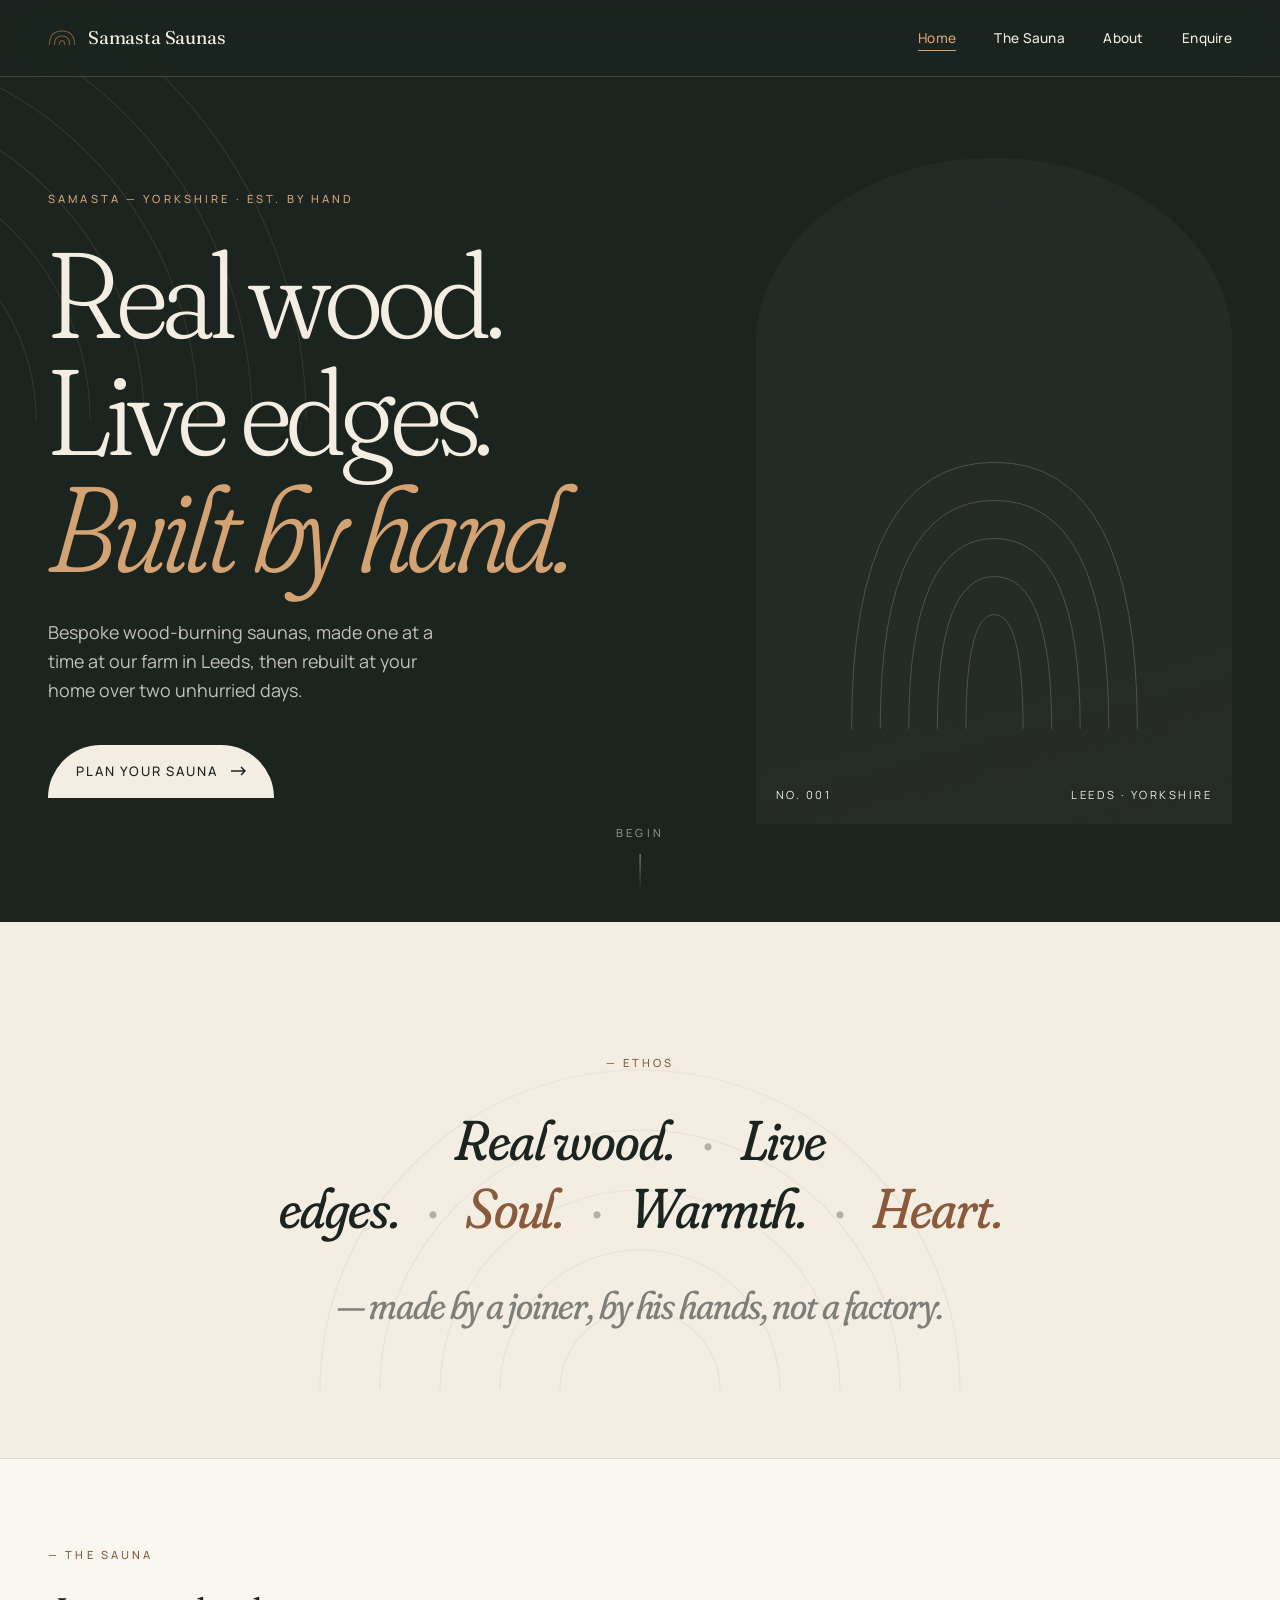
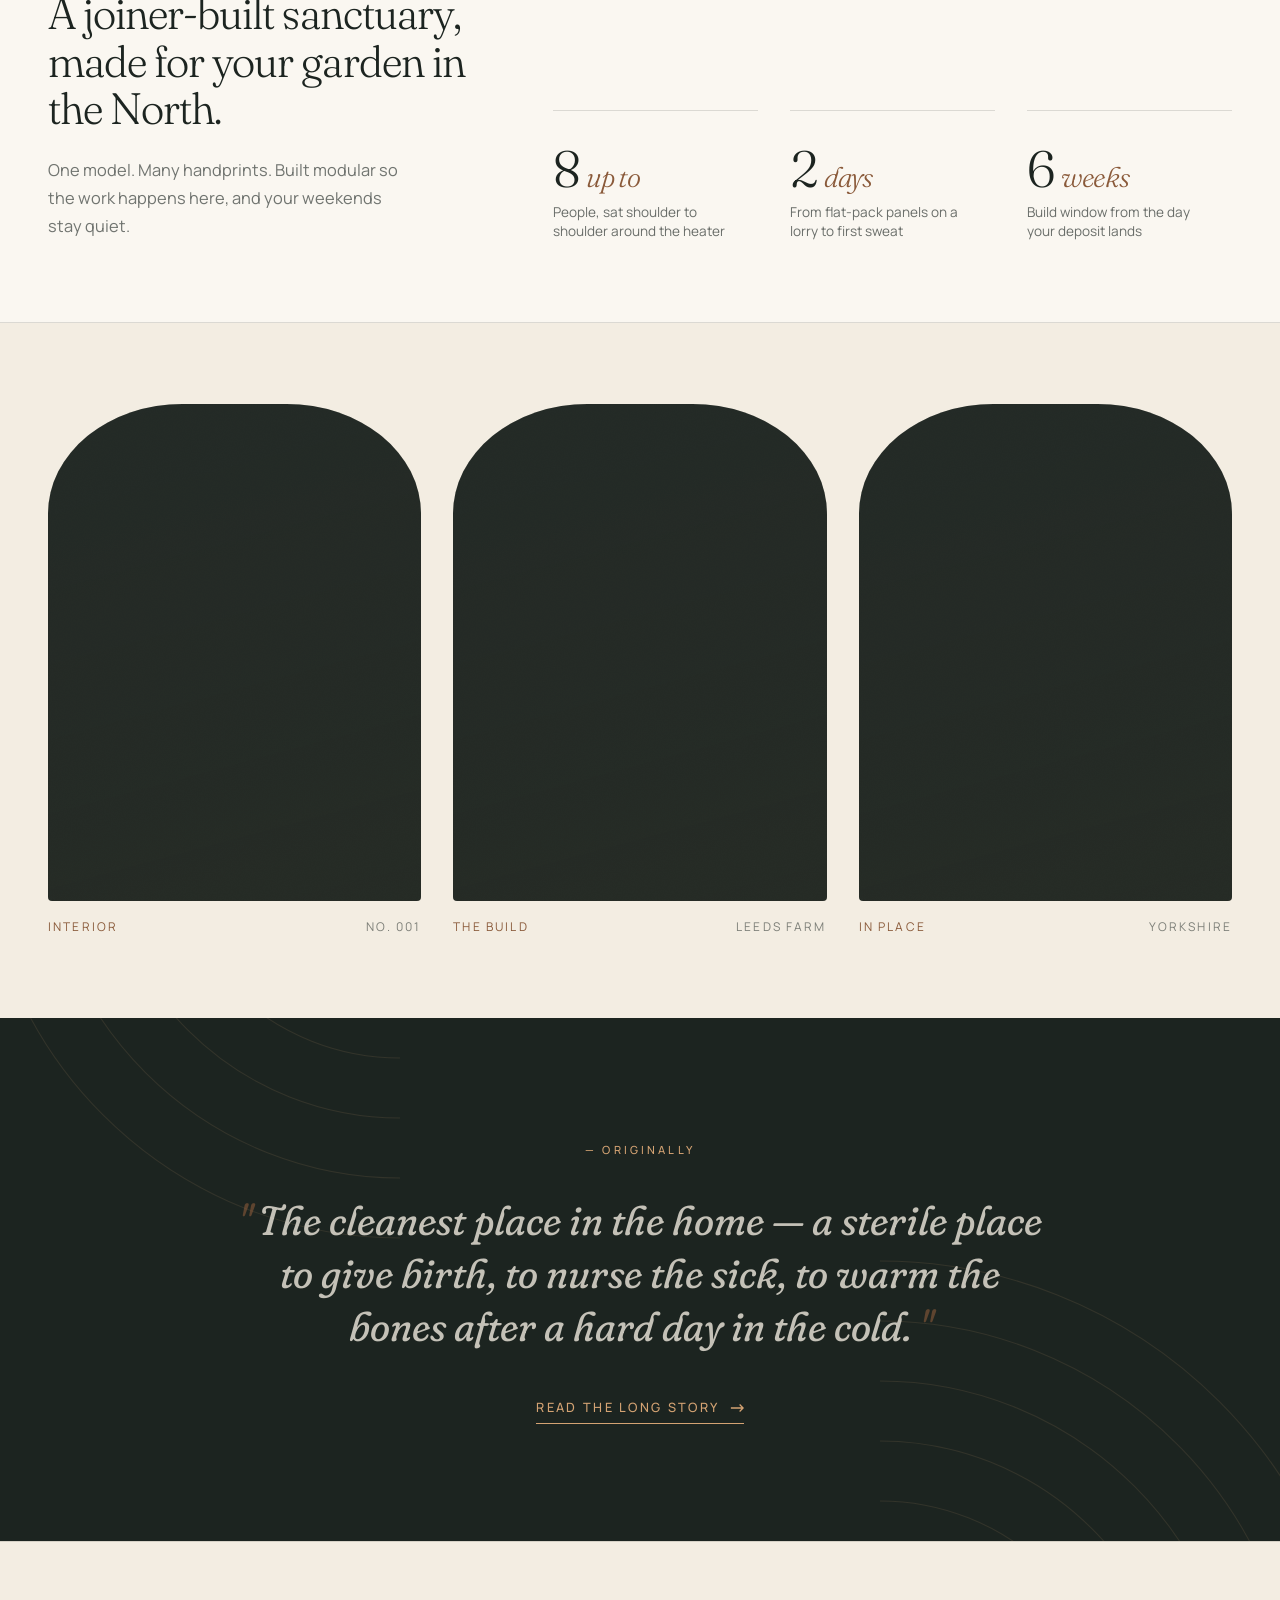
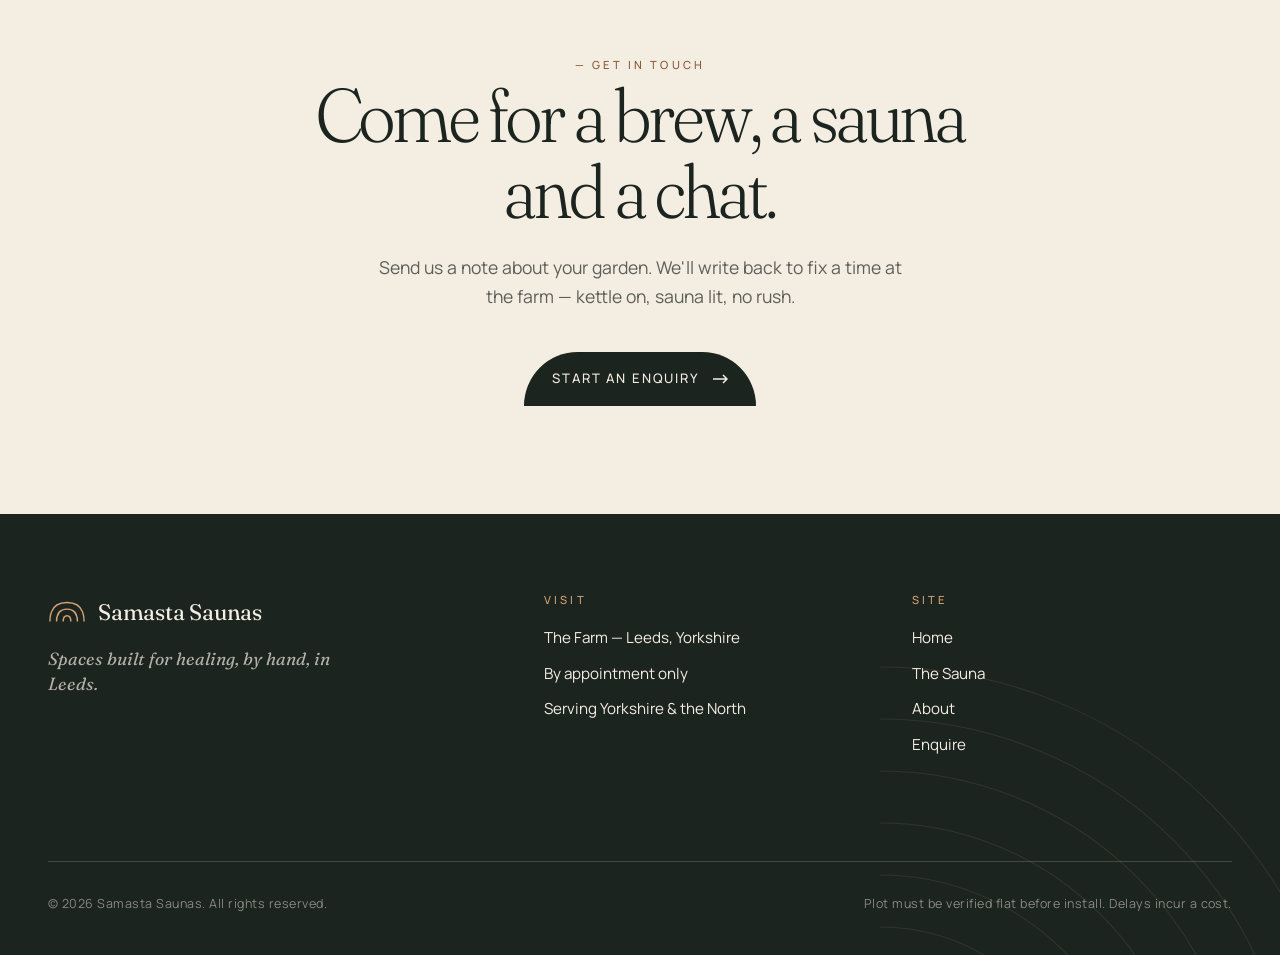
==== commit dcd6e9cd: "Swap placeholder gradients for Unsplash stock photos Real sauna, woodland, firelight and woodworking" ====
--- a/index.html
+++ b/index.html
@@ -70,10 +70,10 @@
         </div>
 
         <div class="hero__photo reveal" data-delay="2">
-            <div class="photo photo--arch photo--dusk photo--with-arcs"
+            <div class="photo photo--arch photo--has-image photo--with-arcs"
                  role="img"
                  aria-label="Wood-burning sauna at dusk with warm firelight glowing from the doorway"
-                 data-placeholder="true"></div>
+                 style="background-image: url('https://images.unsplash.com/photo-1605357625516-575fec3e086b?w=1400&auto=format&fit=crop&q=80');"><div class="photo__tint"></div></div>
             <div class="hero__photo__caption">
                 <span>No. 001</span>
                 <span>Leeds · Yorkshire</span>
@@ -135,24 +135,24 @@
 <section class="strip" aria-label="Photographs">
     <div class="strip__inner">
         <figure class="reveal">
-            <div class="photo photo--arch-soft photo--ember"
+            <div class="photo photo--arch-soft photo--has-image"
                  role="img"
                  aria-label="Interior of the sauna at full heat, light spilling across cedar benches"
-                 data-placeholder="true"></div>
+                 style="background-image: url('https://images.unsplash.com/photo-1648332202349-a1ca4f99ee0c?w=900&auto=format&fit=crop&q=80');"><div class="photo__tint"></div></div>
             <figcaption class="strip__caption"><span>Interior</span><span>No. 001</span></figcaption>
         </figure>
         <figure class="reveal" data-delay="1">
-            <div class="photo photo--arch-soft photo--cedar"
+            <div class="photo photo--arch-soft photo--has-image"
                  role="img"
                  aria-label="A close-up of British red cedar boards being hand-planed"
-                 data-placeholder="true"></div>
+                 style="background-image: url('https://images.unsplash.com/photo-1571205086863-9d186c5cb8fb?w=900&auto=format&fit=crop&q=80');"><div class="photo__tint"></div></div>
             <figcaption class="strip__caption"><span>The build</span><span>Leeds farm</span></figcaption>
         </figure>
         <figure class="reveal" data-delay="2">
-            <div class="photo photo--arch-soft photo--moss"
+            <div class="photo photo--arch-soft photo--has-image"
                  role="img"
                  aria-label="The sauna nestled into a Yorkshire garden at dusk"
-                 data-placeholder="true"></div>
+                 style="background-image: url('https://images.unsplash.com/photo-1710772195999-92e5301e8587?w=900&auto=format&fit=crop&q=80');"><div class="photo__tint"></div></div>
             <figcaption class="strip__caption"><span>In place</span><span>Yorkshire</span></figcaption>
         </figure>
     </div>
--- a/styles.css
+++ b/styles.css
@@ -520,6 +520,29 @@
     pointer-events: none;
 }
 
+/* When a photo has a real image (background-image set inline),
+   soften the grain and add a warm tonal wash so the whole site
+   reads with the same editorial palette. */
+.photo--has-image::after {
+    mix-blend-mode: soft-light;
+    opacity: 0.45;
+}
+.photo--has-image {
+    background-size: cover;
+    background-position: center;
+    background-repeat: no-repeat;
+    background-color: var(--ink-soft);
+}
+/* Warm duotone wash over real photos to unify them with the brand */
+.photo--has-image > .photo__tint {
+    position: absolute;
+    inset: 0;
+    background: linear-gradient(165deg, rgba(28, 36, 32, 0.15) 0%, rgba(138, 90, 58, 0.18) 100%);
+    mix-blend-mode: multiply;
+    pointer-events: none;
+    z-index: 1;
+}
+
 /* Concentric arch motif inside photo slots, evoking heater coils / doorway */
 .photo--with-arcs::before {
     content: '';
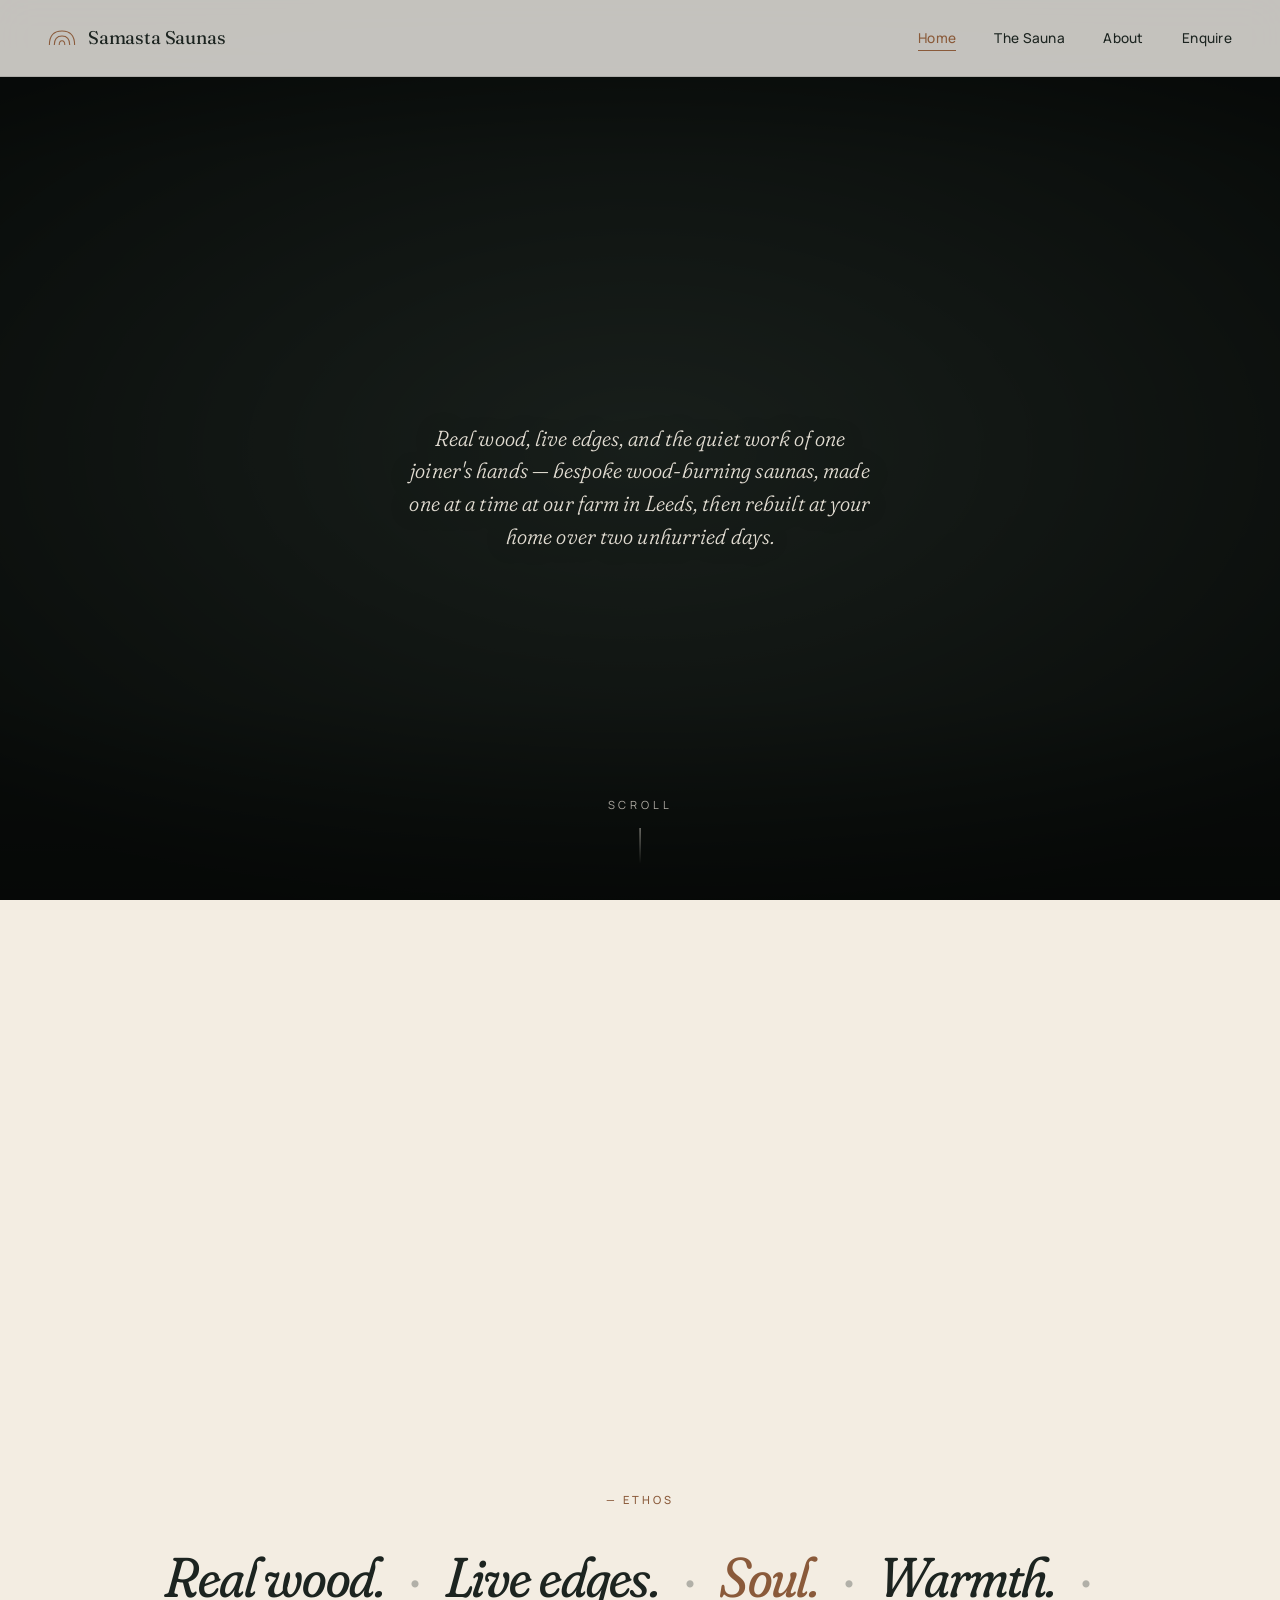
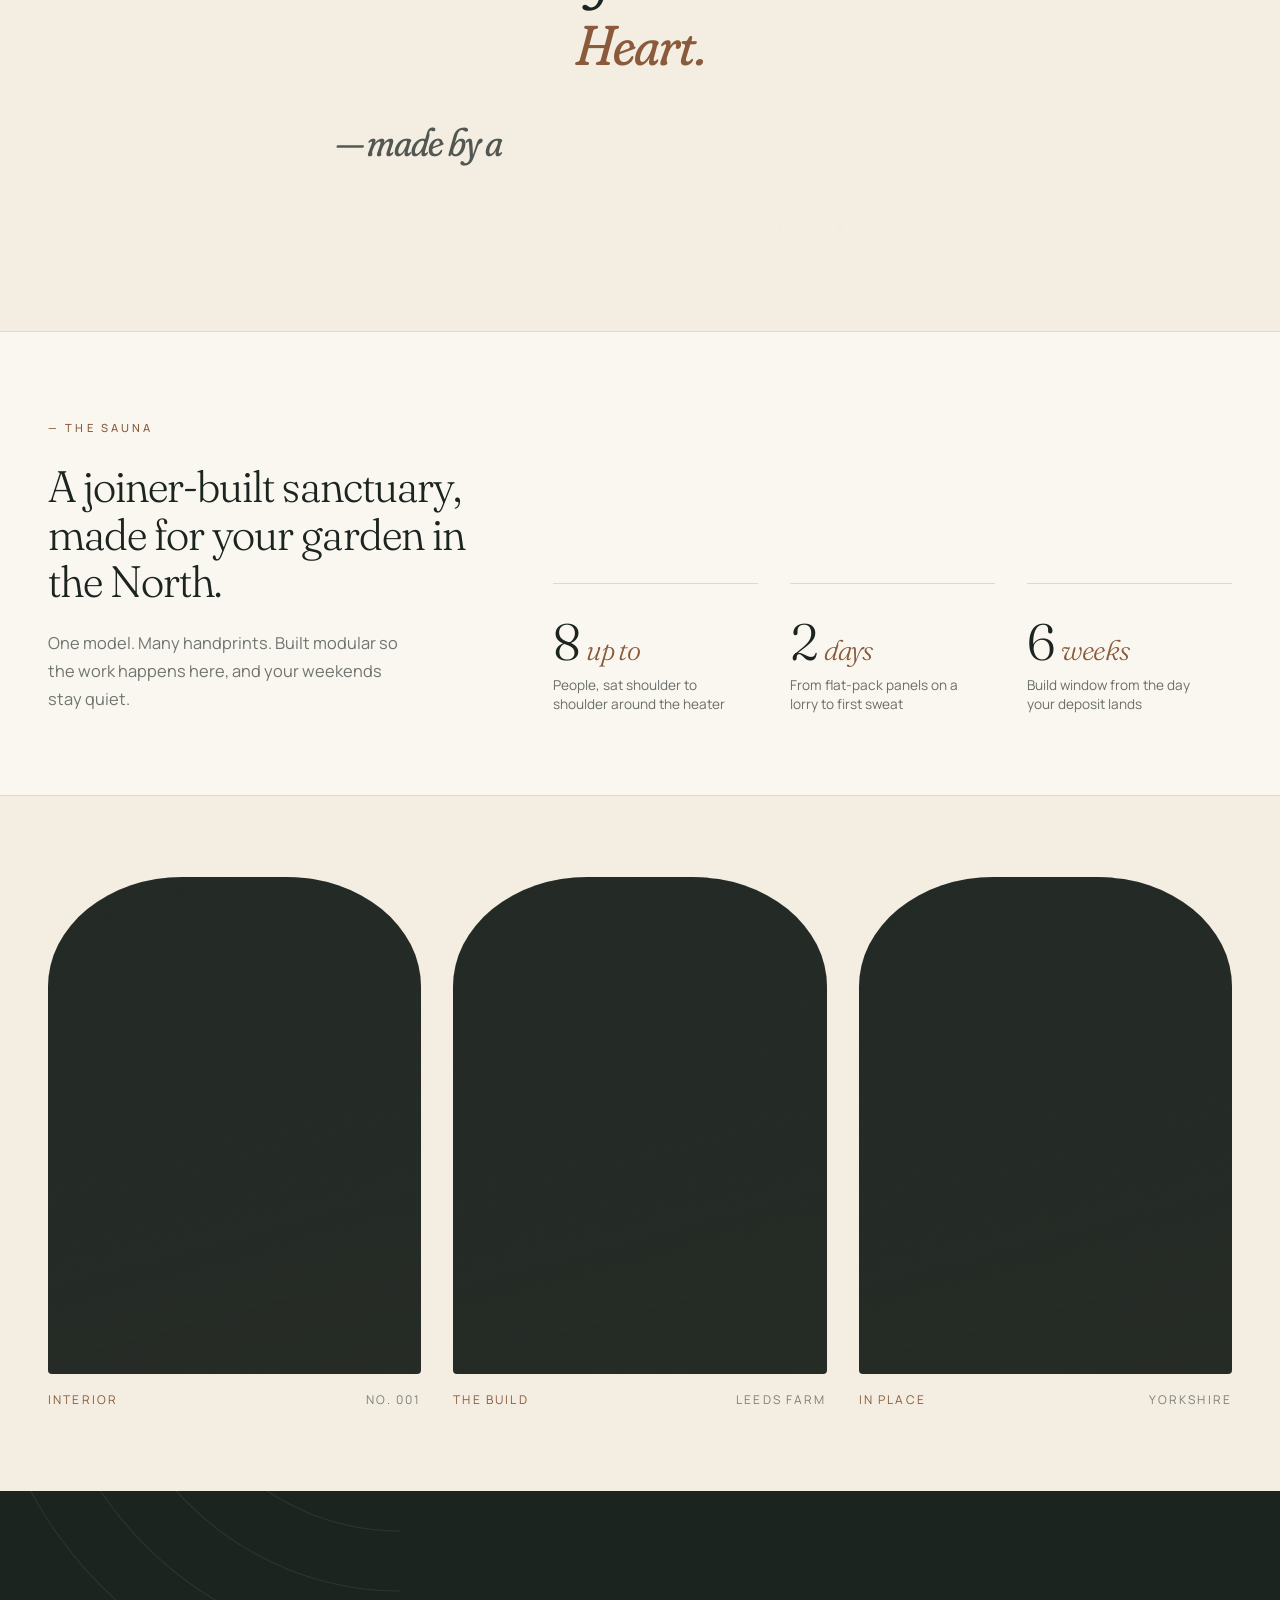
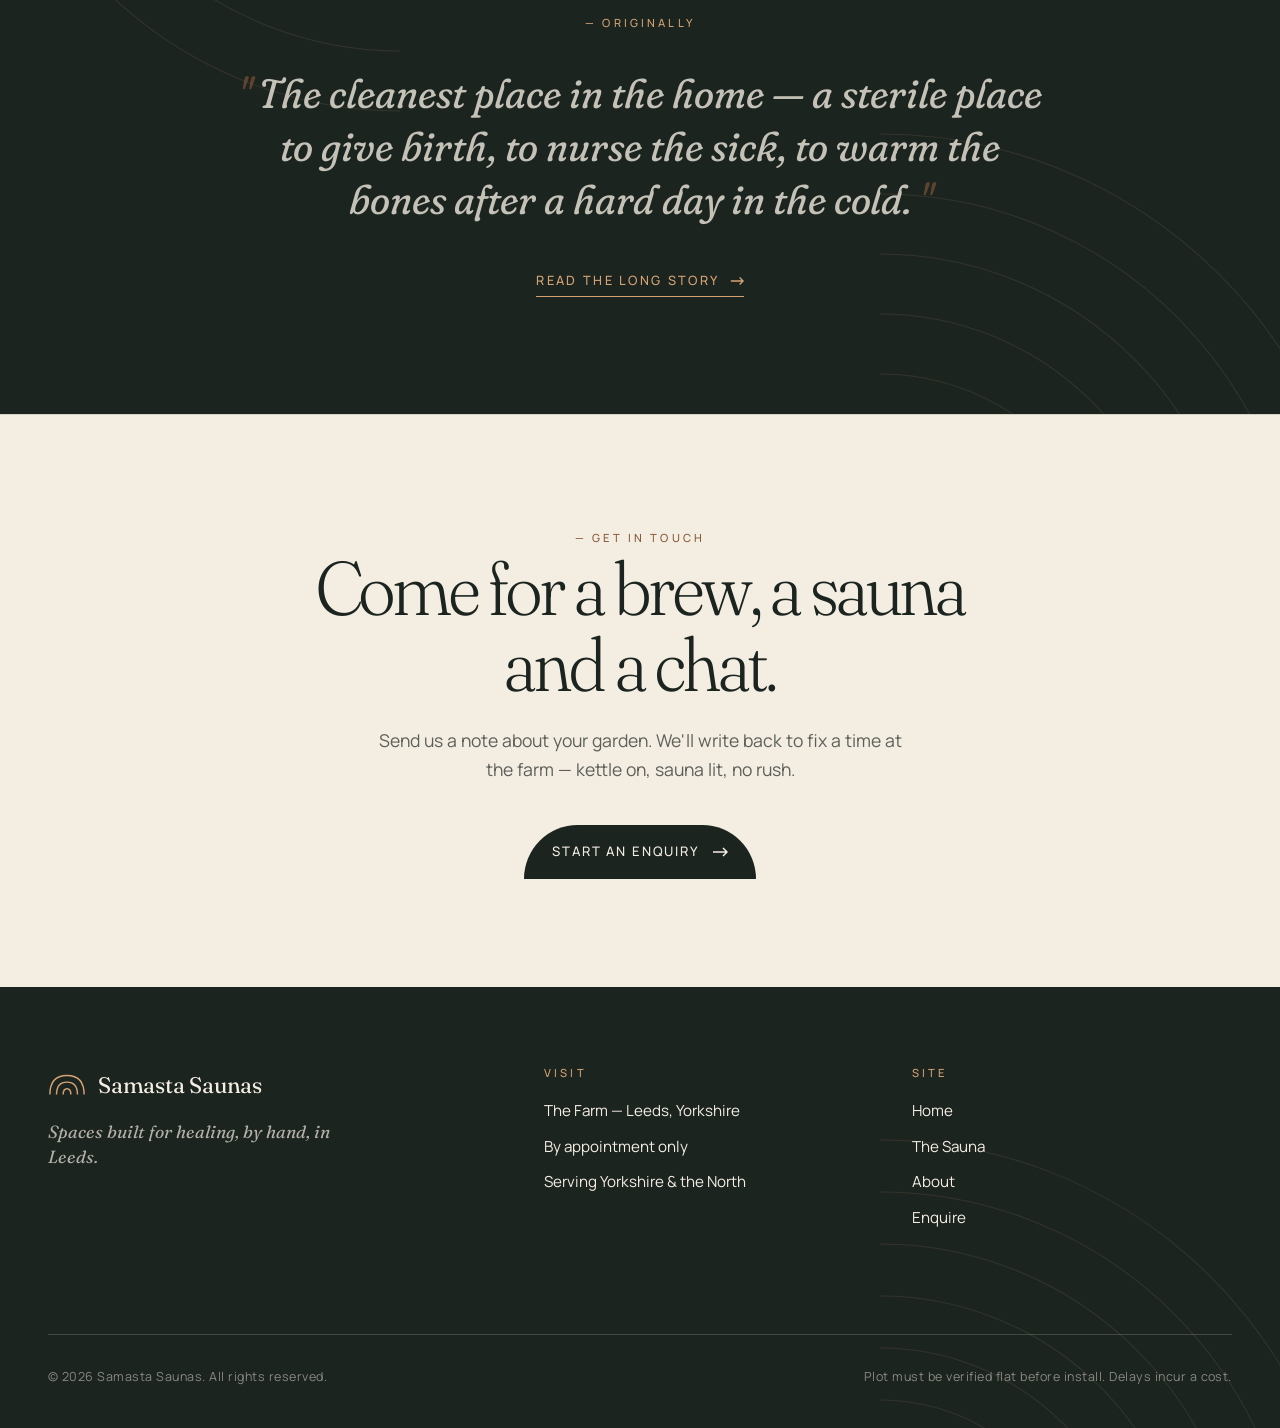
==== commit 9f853a2b: "Cinematic hero scroll, scroll-driven ethos, mobile nav fix - Rebuilt hero as sticky-pinned scroll-dr" ====
--- a/index.html
+++ b/index.html
@@ -11,12 +11,22 @@
     <link rel="icon" type="image/svg+xml" href="data:image/svg+xml,<svg xmlns='http://www.w3.org/2000/svg' viewBox='0 0 40 24' fill='none' stroke='%238a5a3a' stroke-width='2'><path d='M2 22 Q2 2 20 2 Q38 2 38 22'/><path d='M9 22 Q9 9 20 9 Q31 9 31 22'/><path d='M16 22 Q16 16 20 16 Q24 16 24 22'/></svg>">
     <link rel="preconnect" href="https://fonts.googleapis.com">
     <link rel="preconnect" href="https://fonts.gstatic.com" crossorigin>
+    <link rel="preconnect" href="https://images.unsplash.com" crossorigin>
     <link href="https://fonts.googleapis.com/css2?family=Fraunces:ital,opsz,wght,SOFT@0,9..144,300..600,30..100;1,9..144,300..600,30..100&family=Manrope:wght@300;400;500;600&display=swap" rel="stylesheet">
+    <link rel="preload" as="image"
+          href="https://images.unsplash.com/photo-1583416750470-965b2707b355?w=1800&auto=format&fit=crop&q=80"
+          imagesrcset="https://images.unsplash.com/photo-1583416750470-965b2707b355?w=900&auto=format&fit=crop&q=70 900w, https://images.unsplash.com/photo-1583416750470-965b2707b355?w=1400&auto=format&fit=crop&q=75 1400w, https://images.unsplash.com/photo-1583416750470-965b2707b355?w=1800&auto=format&fit=crop&q=80 1800w"
+          imagesizes="100vw"
+          fetchpriority="high">
+    <meta property="og:image" content="https://images.unsplash.com/photo-1583416750470-965b2707b355?w=1200&h=630&auto=format&fit=crop&crop=entropy&q=80">
+    <meta property="og:image:width" content="1200">
+    <meta property="og:image:height" content="630">
+    <meta name="twitter:card" content="summary_large_image">
     <link rel="stylesheet" href="styles.css">
 </head>
 <body>
 
-<header class="nav on-dark" role="banner">
+<header class="nav" role="banner">
     <div class="nav__inner">
         <a class="brand" href="index.html" aria-label="Samasta Saunas home">
             <svg class="brand__mark" viewBox="0 0 40 24" fill="none" stroke="currentColor" stroke-width="1.5" aria-hidden="true">
@@ -40,68 +50,41 @@
 
 <!-- ── Hero ────────────────────────────────────────────── -->
 <section class="hero" aria-label="Introduction">
-    <svg class="hero__arc" viewBox="0 0 400 400" fill="none" stroke="currentColor" stroke-width="0.8" aria-hidden="true">
-        <path d="M40 400 A 40 40 0 0 0 0 360"/>
-        <path d="M80 400 A 80 80 0 0 0 0 320"/>
-        <path d="M120 400 A 120 120 0 0 0 0 280"/>
-        <path d="M160 400 A 160 160 0 0 0 0 240"/>
-        <path d="M200 400 A 200 200 0 0 0 0 200"/>
-        <path d="M240 400 A 240 240 0 0 0 0 160"/>
-        <path d="M280 400 A 280 280 0 0 0 0 120"/>
-        <path d="M320 400 A 320 320 0 0 0 0 80"/>
-        <path d="M360 400 A 360 360 0 0 0 0 40"/>
-    </svg>
-
-    <div class="hero__grid">
-        <div class="hero__text">
-            <span class="eyebrow reveal">Samasta — Yorkshire · Est. by hand</span>
-            <h1 class="display-xl reveal" data-delay="1">
-                Real wood.<br>
-                Live edges.<br>
-                <span class="italic">Built by hand.</span>
-            </h1>
-            <p class="reveal" data-delay="2">
-                Bespoke wood-burning saunas, made one at a time at our farm in Leeds, then rebuilt at your home over two unhurried days.
-            </p>
-            <a class="btn btn--light reveal" data-delay="3" href="enquire.html">
-                <span>Plan your sauna</span>
-                <svg class="arrow" viewBox="0 0 16 10" fill="none" stroke="currentColor" stroke-width="1.5"><path d="M1 5h14m-4-4 4 4-4 4"/></svg>
-            </a>
-        </div>
-
-        <div class="hero__photo reveal" data-delay="2">
-            <div class="photo photo--arch photo--has-image photo--with-arcs"
-                 role="img"
-                 aria-label="Wood-burning sauna at dusk with warm firelight glowing from the doorway"
-                 style="background-image: url('https://images.unsplash.com/photo-1605357625516-575fec3e086b?w=1400&auto=format&fit=crop&q=80');"><div class="photo__tint"></div></div>
-            <div class="hero__photo__caption">
-                <span>No. 001</span>
-                <span>Leeds · Yorkshire</span>
-            </div>
-        </div>
-    </div>
-
-    <div class="hero__scroll" aria-hidden="true">
-        <span>Begin</span>
+    <div class="hero__sticky">
+        <div class="hero__frame">
+            <div class="hero__image"
+                 role="img"
+                 aria-label="Wood-lined sauna interior, dim and warm, with cedar benches and a heater of stones in the centre"
+                 style="background-image: url('https://images.unsplash.com/photo-1583416750470-965b2707b355?w=1800&auto=format&fit=crop&q=80');"></div>
+            <div class="hero__overlay" aria-hidden="true"></div>
+            <div class="hero__copy">
+                <h1 class="hero__intro">
+                    Real wood, live edges, and the quiet work of one joiner's hands &mdash; bespoke wood-burning saunas, made one at a time at our farm in Leeds, then rebuilt at your home over two unhurried days.
+                </h1>
+            </div>
+        </div>
+        <div class="hero__scroll" aria-hidden="true">
+            <span>Scroll</span>
+        </div>
     </div>
 </section>
 
 <!-- ── Ethos manifesto ─────────────────────────────────── -->
 <section class="ethos" aria-label="Ethos">
     <svg class="ethos__arc" viewBox="0 0 400 200" fill="none" stroke="currentColor" stroke-width="0.6" aria-hidden="true" preserveAspectRatio="xMidYMax meet">
-        <path d="M40 200 A 160 160 0 0 1 360 200"/>
-        <path d="M70 200 A 130 130 0 0 1 330 200"/>
-        <path d="M100 200 A 100 100 0 0 1 300 200"/>
-        <path d="M130 200 A 70 70 0 0 1 270 200"/>
-        <path d="M160 200 A 40 40 0 0 1 240 200"/>
+        <path style="--i:0" pathLength="1" d="M40 200 A 160 160 0 0 1 360 200"/>
+        <path style="--i:1" pathLength="1" d="M70 200 A 130 130 0 0 1 330 200"/>
+        <path style="--i:2" pathLength="1" d="M100 200 A 100 100 0 0 1 300 200"/>
+        <path style="--i:3" pathLength="1" d="M130 200 A 70 70 0 0 1 270 200"/>
+        <path style="--i:4" pathLength="1" d="M160 200 A 40 40 0 0 1 240 200"/>
     </svg>
     <div class="ethos__inner">
-        <span class="eyebrow reveal">— Ethos</span>
-        <p class="ethos__lead reveal" data-delay="1">
-            Real wood.<span class="sep">·</span>Live edges.<span class="sep">·</span><span>Soul.</span><span class="sep">·</span>Warmth.<span class="sep">·</span><span>Heart.</span>
+        <span class="eyebrow ethos__eyebrow">— Ethos</span>
+        <p class="ethos__lead">
+            <span class="ethos__word" style="--i:0">Real wood.</span><span class="ethos__sep" style="--i:1">·</span><span class="ethos__word" style="--i:2">Live edges.</span><span class="ethos__sep" style="--i:3">·</span><span class="ethos__word ethos__word--accent" style="--i:4">Soul.</span><span class="ethos__sep" style="--i:5">·</span><span class="ethos__word" style="--i:6">Warmth.</span><span class="ethos__sep" style="--i:7">·</span><span class="ethos__word ethos__word--accent" style="--i:8">Heart.</span>
         </p>
-        <p class="ethos__lead reveal" data-delay="2" style="margin-top: 1.5rem;">
-            <span class="italic" style="font-size: 0.7em; color: rgba(28,36,32,0.55);">— made by a joiner, by his hands, not a factory.</span>
+        <p class="ethos__lead ethos__lead--final">
+            <span class="ethos__line" data-text="— made by a joiner, by his hands, not a factory.">— made by a joiner, by his hands, not a factory.</span>
         </p>
     </div>
 </section>
--- a/styles.css
+++ b/styles.css
@@ -51,7 +51,7 @@
     line-height: 1.65;
     font-size: 1rem;
     font-weight: 400;
-    overflow-x: hidden;
+    overflow-x: clip;
 }
 
 img,
@@ -283,10 +283,11 @@
 
 .nav__toggle {
     display: none;
-    width: 40px;
-    height: 40px;
+    width: 44px;
+    height: 44px;
     align-items: center;
     justify-content: center;
+    color: inherit;
 }
 
 .nav__toggle span {
@@ -311,11 +312,14 @@
 .nav__toggle span::before { top: -7px; }
 .nav__toggle span::after { top: 7px; }
 
-@media (max-width: 760px) {
+@media (max-width: 900px) {
     .nav__toggle { display: flex; }
     .nav__links {
         position: fixed;
-        inset: 76px 0 0 0;
+        top: 76px;
+        left: 0;
+        right: 0;
+        height: calc(100dvh - 76px);
         background: var(--ink);
         color: var(--cream);
         flex-direction: column;
@@ -325,6 +329,7 @@
         gap: 0;
         transform: translateY(-110%);
         transition: transform 0.5s var(--ease);
+        overflow-y: auto;
     }
     .nav__links.open {
         transform: translateY(0);
@@ -682,118 +687,132 @@
    ============================================================ */
 
 .hero {
-    background: var(--ink);
+    position: relative;
+    height: 160vh;
+    height: 160dvh;
+    background: var(--cream);
     color: var(--cream);
-    padding-top: calc(76px + 4rem);
-    padding-bottom: 5rem;
-    position: relative;
+}
+
+.hero__sticky {
+    position: sticky;
+    top: 0;
+    height: 100vh;
+    height: 100dvh;
+    background: var(--cream);
     overflow: hidden;
-}
-
-.hero__grid {
-    max-width: var(--container);
-    margin: 0 auto;
-    padding-inline: var(--gutter);
-    display: grid;
-    grid-template-columns: 1.15fr 0.85fr;
-    gap: clamp(2rem, 5vw, 5rem);
-    align-items: center;
-    min-height: 78vh;
-    position: relative;
-    z-index: 2;
-}
-
-@media (max-width: 900px) {
-    .hero__grid { grid-template-columns: 1fr; min-height: auto; }
-}
-
-.hero__text > .eyebrow {
-    color: #d4a373;
-    margin-bottom: 1.75rem;
-    display: inline-block;
-}
-
-.hero__text h1 {
-    margin-bottom: 2rem;
-}
-.hero__text h1 .italic {
-    color: #d4a373;
-    display: inline-block;
-}
-
-.hero__text p {
-    max-width: 38ch;
-    margin-bottom: 2.5rem;
-    color: rgba(243, 237, 226, 0.78);
-    font-size: clamp(1.05rem, 1.4vw, 1.2rem);
-    line-height: 1.6;
-}
-
-.hero__photo {
-    position: relative;
-    aspect-ratio: 3 / 4.2;
-}
-
-.hero__photo .photo {
-    height: 100%;
-}
-
-.hero__photo__caption {
+    --hero-progress: 0;
+    --hero-zoom: 1;
+    --hero-scale: 1;
+    --hero-frame: 0;
+}
+
+.hero__frame {
     position: absolute;
-    bottom: 1.25rem;
-    left: 1.25rem;
-    right: 1.25rem;
-    font-size: 0.7rem;
-    letter-spacing: 0.22em;
-    text-transform: uppercase;
-    color: var(--cream);
-    display: flex;
-    justify-content: space-between;
-    z-index: 3;
-}
-
-.hero__arc {
+    inset: 0;
+    overflow: hidden;
+    transform: scale(var(--hero-scale));
+    transform-origin: center 50%;
+    opacity: var(--hero-opacity, 1);
+    border-radius: calc(var(--hero-frame) * 10px);
+    box-shadow:
+        0 calc(var(--hero-frame) * 40px) calc(var(--hero-frame) * 100px) rgba(28, 36, 32, calc(var(--hero-frame) * 0.32)),
+        0 calc(var(--hero-frame) * 6px) calc(var(--hero-frame) * 18px) rgba(28, 36, 32, calc(var(--hero-frame) * 0.22));
+    will-change: transform, border-radius, opacity;
+}
+
+.hero__image {
     position: absolute;
-    left: -180px;
-    top: -120px;
-    width: 540px;
-    height: 540px;
-    color: rgba(212, 163, 115, 0.14);
+    inset: 0;
+    background-size: cover;
+    background-position: center 60%;
+    background-repeat: no-repeat;
+    background-color: var(--ink);
+    transform: scale(var(--hero-zoom));
+    transform-origin: center 55%;
+    will-change: transform;
+}
+
+.hero__overlay {
+    position: absolute;
+    inset: 0;
+    background:
+        radial-gradient(ellipse 70% 55% at 50% 50%, rgba(28, 36, 32, 0.05) 0%, rgba(28, 36, 32, 0.45) 55%, rgba(28, 36, 32, 0.78) 100%),
+        linear-gradient(180deg, rgba(28, 36, 32, 0.45) 0%, rgba(28, 36, 32, 0.0) 18%, rgba(28, 36, 32, 0.0) 78%, rgba(28, 36, 32, 0.55) 100%),
+        linear-gradient(165deg, rgba(28, 36, 32, 0.12) 0%, rgba(138, 90, 58, 0.18) 100%);
+    mix-blend-mode: multiply;
     pointer-events: none;
     z-index: 1;
+}
+
+.hero__copy {
+    position: absolute;
+    inset: 0;
+    display: flex;
+    align-items: center;
+    justify-content: center;
+    padding: 76px var(--gutter) 0;
+    z-index: 2;
+    opacity: clamp(0, calc(1 - (var(--hero-progress) - 0.25) / 0.65), 1);
+    will-change: opacity;
+}
+
+.hero__intro {
+    font-family: var(--font-display);
+    font-style: italic;
+    font-weight: 300;
+    font-size: clamp(1.15rem, 1.7vw, 1.65rem);
+    line-height: 1.5;
+    color: rgba(243, 237, 226, 0.92);
+    text-align: center;
+    max-width: 36ch;
+    letter-spacing: 0.005em;
+    font-variation-settings: "opsz" 72, "SOFT" 100;
+    text-shadow: 0 1px 24px rgba(0, 0, 0, 0.45);
 }
 
 .hero__scroll {
     position: absolute;
     left: 50%;
-    bottom: 2rem;
+    bottom: 2.25rem;
     transform: translateX(-50%);
     font-size: 0.7rem;
-    letter-spacing: 0.3em;
+    letter-spacing: 0.34em;
     text-transform: uppercase;
-    color: rgba(243, 237, 226, 0.6);
+    color: rgba(243, 237, 226, 0.7);
     display: flex;
     flex-direction: column;
     align-items: center;
-    gap: 0.75rem;
+    gap: 0.85rem;
     z-index: 2;
+    opacity: calc(1 - var(--hero-progress) * 2.4);
 }
 .hero__scroll::after {
     content: '';
     width: 1px;
     height: 36px;
-    background: linear-gradient(to bottom, rgba(243, 237, 226, 0.6), transparent);
+    background: linear-gradient(to bottom, rgba(243, 237, 226, 0.7), transparent);
     animation: scroll-pulse 2.4s ease-in-out infinite;
 }
 @keyframes scroll-pulse {
     0%, 100% { transform: scaleY(0.6); transform-origin: top; opacity: 0.4; }
-    50% { transform: scaleY(1); opacity: 0.8; }
+    50% { transform: scaleY(1); opacity: 0.85; }
+}
+
+@media (prefers-reduced-motion: reduce) {
+    .hero { height: 100vh; }
+    .hero__sticky { position: relative; }
+    .hero__frame { top: 0; bottom: 0; left: 0; right: 0; border-radius: 0; box-shadow: none; }
+    .hero__image { transform: scale(1.04); }
+    .hero__copy,
+    .hero__scroll { opacity: 1; transform: translateX(-50%) translateY(0); }
+    .hero__copy { transform: none; }
 }
 
 /* Ethos manifesto */
 .ethos {
     background: var(--cream);
-    padding-block: clamp(6rem, 14vh, 10rem);
+    padding-block: clamp(2rem, 5vh, 3.5rem) clamp(8rem, 18vh, 13rem);
     position: relative;
     overflow: hidden;
 }
@@ -817,25 +836,86 @@
     margin-block: 2rem 0;
     font-variation-settings: "opsz" 144, "SOFT" 100;
 }
-.ethos__lead span {
+
+.ethos__lead--final {
+    margin-top: 1.5rem;
+}
+.ethos__lead--final .ethos__line {
+    font-size: 0.7em;
+    color: rgba(28, 36, 32, 0.75);
+    font-style: italic;
+}
+
+/* Scroll-progress-driven reveal — arcs draw, then eyebrow, then words pop, then final line types.
+   Each element computes its own local reveal --p from --ethos-progress (set by JS as the section
+   enters the viewport). Scrolling back up un-reveals because --p tracks scroll position directly. */
+.ethos {
+    --ethos-progress: 0;
+}
+
+.ethos__arc path {
+    --p: clamp(0, calc((var(--ethos-progress, 0) - var(--i, 0) * 0.045) / 0.13), 1);
+    stroke-dasharray: 1;
+    stroke-dashoffset: calc(1 - var(--p));
+}
+
+.ethos__eyebrow {
+    --p: clamp(0, calc((var(--ethos-progress, 0) - 0.08) / 0.06), 1);
+    display: inline-block;
+    opacity: var(--p);
+    transform: translateY(calc((1 - var(--p)) * 8px));
+}
+
+.ethos__word,
+.ethos__sep {
+    --p: clamp(0, calc((var(--ethos-progress, 0) - 0.28 - var(--i, 0) * 0.025) / 0.05), 1);
+    display: inline-block;
+    opacity: var(--p);
+    transform: translateY(calc((1 - var(--p)) * 14px)) scale(calc(0.9 + var(--p) * 0.1));
+    font-style: italic;
+}
+.ethos__sep {
+    color: rgba(28, 36, 32, 0.3);
+    margin-inline: 0.45em;
+    font-style: normal;
+}
+.ethos__word--accent {
     color: var(--cedar);
-    font-style: italic;
-}
-.ethos__lead .sep {
-    color: rgba(28, 36, 32, 0.3);
-    margin-inline: 0.5em;
-    font-style: normal;
+}
+
+.ethos__line {
+    display: inline-block;
+}
+.ethos__line .char {
+    --p: clamp(0, calc((var(--ethos-progress, 0) - 0.55 - var(--i, 0) * 0.008) / 0.04), 1);
+    display: inline-block;
+    white-space: pre;
+    opacity: var(--p);
+    transform: translateY(calc((1 - var(--p)) * 3px));
+}
+
+@media (prefers-reduced-motion: reduce) {
+    .ethos { --ethos-progress: 1; }
+    .ethos__arc path,
+    .ethos__eyebrow,
+    .ethos__word,
+    .ethos__sep,
+    .ethos__line .char {
+        opacity: 1;
+        transform: none;
+        stroke-dashoffset: 0;
+    }
 }
 
 .ethos__arc {
     position: absolute;
     left: 50%;
-    top: 50%;
+    top: 38%;
     transform: translate(-50%, -50%);
     width: 90%;
     max-width: 800px;
     height: auto;
-    color: rgba(138, 90, 58, 0.08);
+    color: rgba(138, 90, 58, 0.22);
     pointer-events: none;
     z-index: 1;
 }
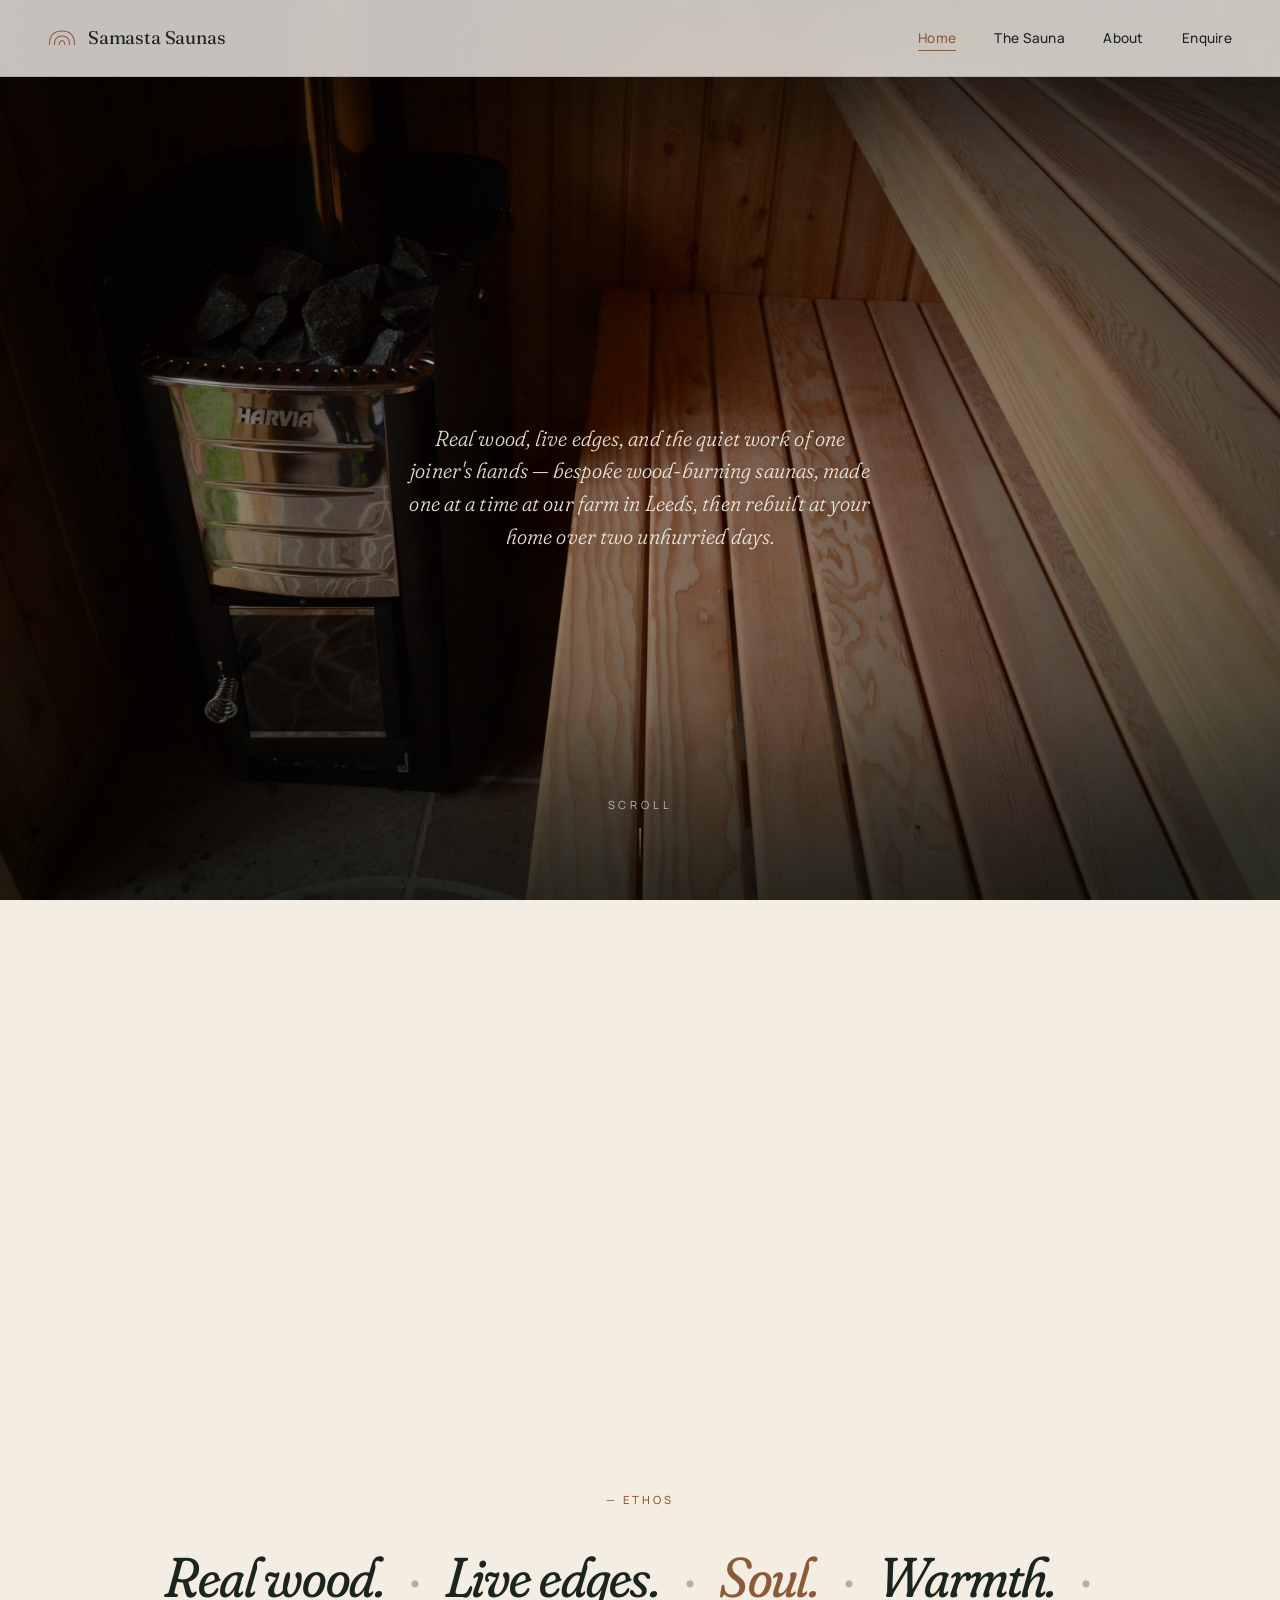
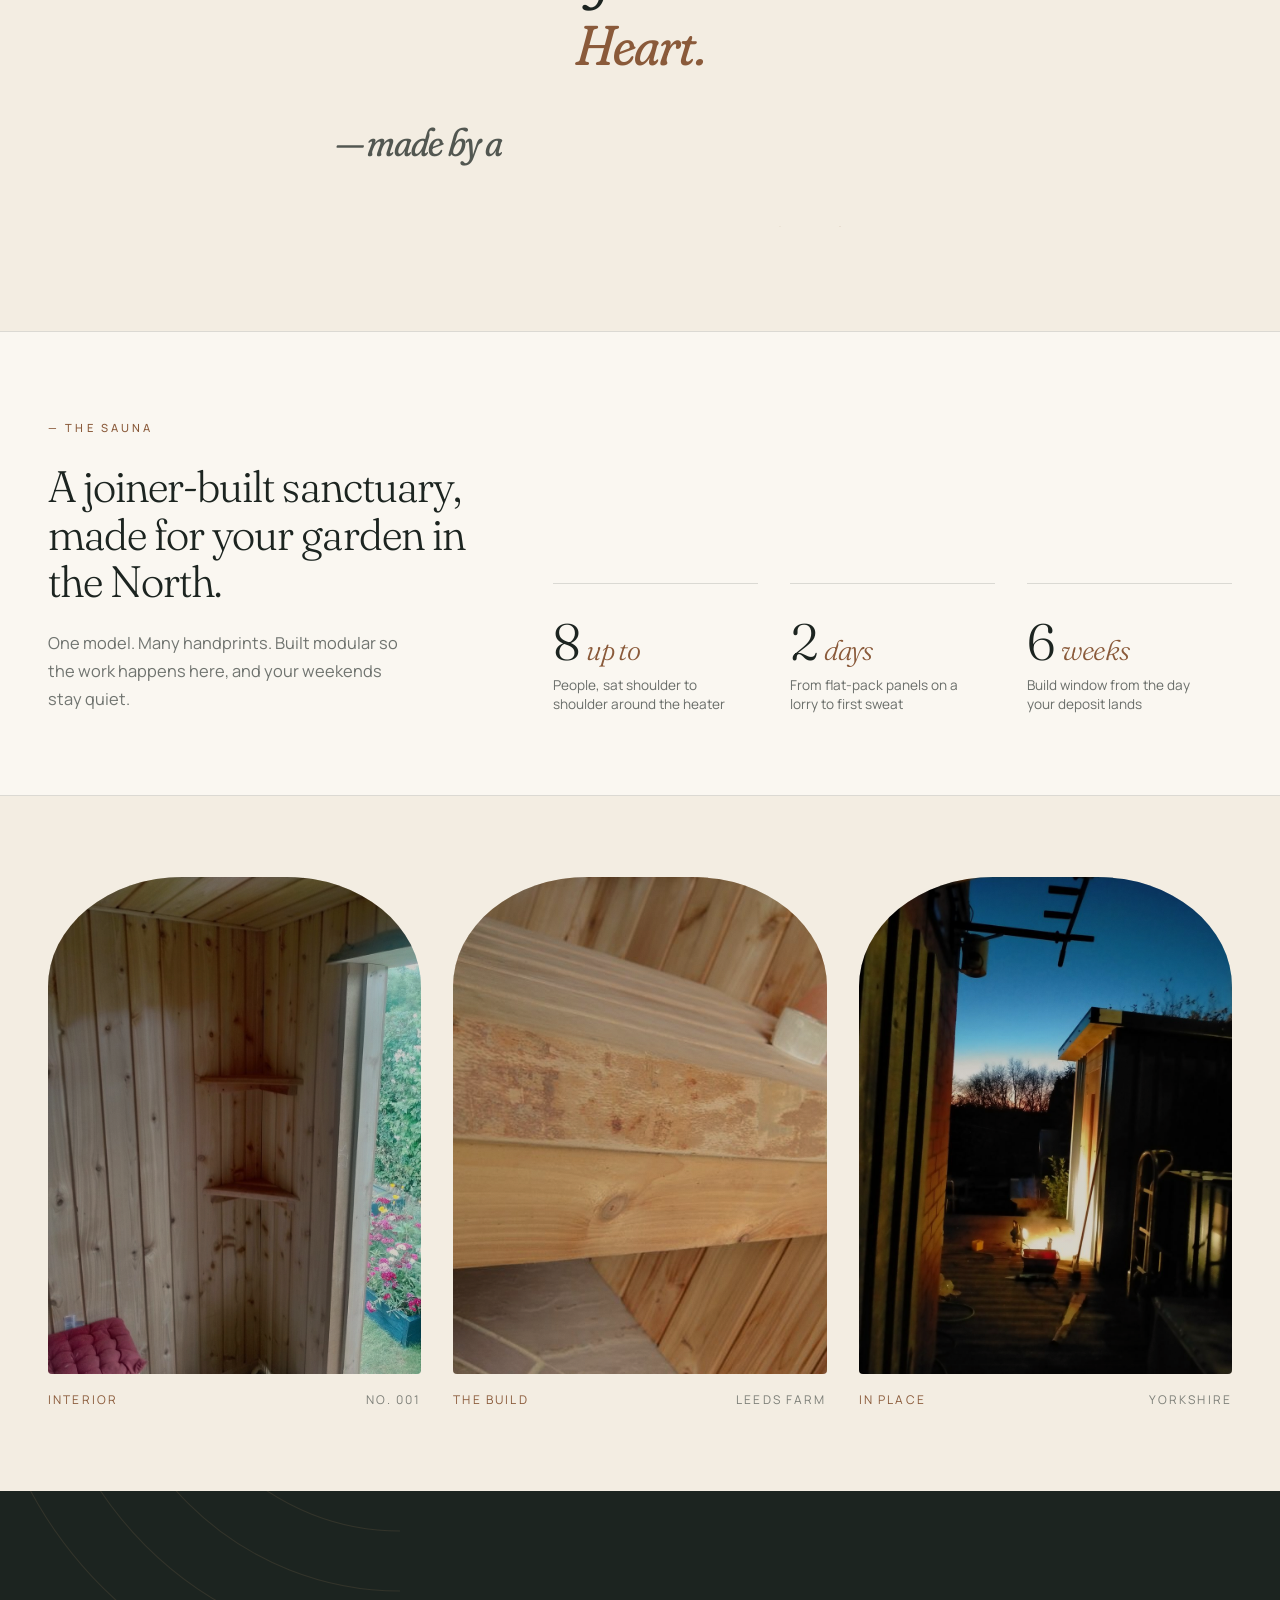
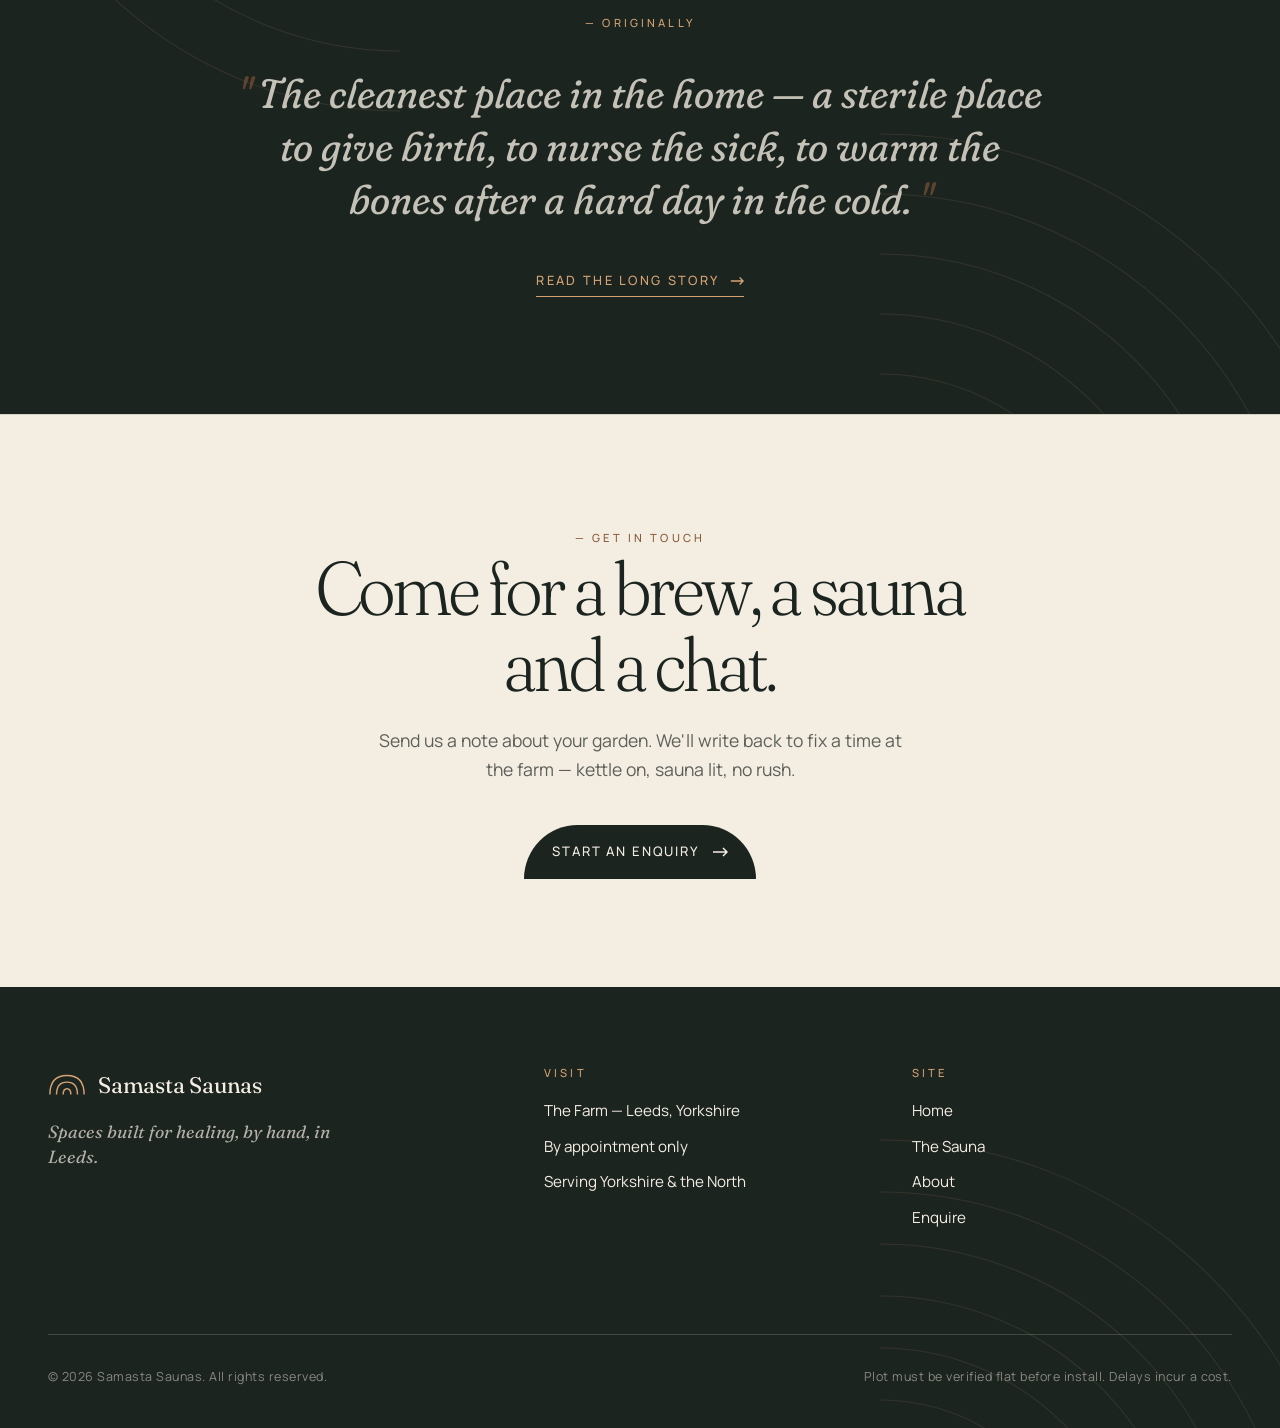
==== commit e3c3943d: "Swap Unsplash placeholders for Dan's real sauna photos, strengthen photo duotone tint" ====
--- a/index.html
+++ b/index.html
@@ -11,16 +11,9 @@
     <link rel="icon" type="image/svg+xml" href="data:image/svg+xml,<svg xmlns='http://www.w3.org/2000/svg' viewBox='0 0 40 24' fill='none' stroke='%238a5a3a' stroke-width='2'><path d='M2 22 Q2 2 20 2 Q38 2 38 22'/><path d='M9 22 Q9 9 20 9 Q31 9 31 22'/><path d='M16 22 Q16 16 20 16 Q24 16 24 22'/></svg>">
     <link rel="preconnect" href="https://fonts.googleapis.com">
     <link rel="preconnect" href="https://fonts.gstatic.com" crossorigin>
-    <link rel="preconnect" href="https://images.unsplash.com" crossorigin>
     <link href="https://fonts.googleapis.com/css2?family=Fraunces:ital,opsz,wght,SOFT@0,9..144,300..600,30..100;1,9..144,300..600,30..100&family=Manrope:wght@300;400;500;600&display=swap" rel="stylesheet">
-    <link rel="preload" as="image"
-          href="https://images.unsplash.com/photo-1583416750470-965b2707b355?w=1800&auto=format&fit=crop&q=80"
-          imagesrcset="https://images.unsplash.com/photo-1583416750470-965b2707b355?w=900&auto=format&fit=crop&q=70 900w, https://images.unsplash.com/photo-1583416750470-965b2707b355?w=1400&auto=format&fit=crop&q=75 1400w, https://images.unsplash.com/photo-1583416750470-965b2707b355?w=1800&auto=format&fit=crop&q=80 1800w"
-          imagesizes="100vw"
-          fetchpriority="high">
-    <meta property="og:image" content="https://images.unsplash.com/photo-1583416750470-965b2707b355?w=1200&h=630&auto=format&fit=crop&crop=entropy&q=80">
-    <meta property="og:image:width" content="1200">
-    <meta property="og:image:height" content="630">
+    <link rel="preload" as="image" href="images/hero-interior.jpg" fetchpriority="high">
+    <meta property="og:image" content="images/hero-interior.jpg">
     <meta name="twitter:card" content="summary_large_image">
     <link rel="stylesheet" href="styles.css">
 </head>
@@ -55,7 +48,7 @@
             <div class="hero__image"
                  role="img"
                  aria-label="Wood-lined sauna interior, dim and warm, with cedar benches and a heater of stones in the centre"
-                 style="background-image: url('https://images.unsplash.com/photo-1583416750470-965b2707b355?w=1800&auto=format&fit=crop&q=80');"></div>
+                 style="background-image: url('images/hero-interior.jpg');"></div>
             <div class="hero__overlay" aria-hidden="true"></div>
             <div class="hero__copy">
                 <h1 class="hero__intro">
@@ -121,21 +114,21 @@
             <div class="photo photo--arch-soft photo--has-image"
                  role="img"
                  aria-label="Interior of the sauna at full heat, light spilling across cedar benches"
-                 style="background-image: url('https://images.unsplash.com/photo-1648332202349-a1ca4f99ee0c?w=900&auto=format&fit=crop&q=80');"><div class="photo__tint"></div></div>
+                 style="background-image: url('images/strip-interior-light.jpg');"><div class="photo__tint"></div></div>
             <figcaption class="strip__caption"><span>Interior</span><span>No. 001</span></figcaption>
         </figure>
         <figure class="reveal" data-delay="1">
             <div class="photo photo--arch-soft photo--has-image"
                  role="img"
-                 aria-label="A close-up of British red cedar boards being hand-planed"
-                 style="background-image: url('https://images.unsplash.com/photo-1571205086863-9d186c5cb8fb?w=900&auto=format&fit=crop&q=80');"><div class="photo__tint"></div></div>
+                 aria-label="A close-up of British red cedar boards, freshly jointed"
+                 style="background-image: url('images/strip-cedar-detail.jpg');"><div class="photo__tint"></div></div>
             <figcaption class="strip__caption"><span>The build</span><span>Leeds farm</span></figcaption>
         </figure>
         <figure class="reveal" data-delay="2">
             <div class="photo photo--arch-soft photo--has-image"
                  role="img"
                  aria-label="The sauna nestled into a Yorkshire garden at dusk"
-                 style="background-image: url('https://images.unsplash.com/photo-1710772195999-92e5301e8587?w=900&auto=format&fit=crop&q=80');"><div class="photo__tint"></div></div>
+                 style="background-image: url('images/strip-dusk-garden.jpg');"><div class="photo__tint"></div></div>
             <figcaption class="strip__caption"><span>In place</span><span>Yorkshire</span></figcaption>
         </figure>
     </div>
--- a/styles.css
+++ b/styles.css
@@ -542,7 +542,7 @@
 .photo--has-image > .photo__tint {
     position: absolute;
     inset: 0;
-    background: linear-gradient(165deg, rgba(28, 36, 32, 0.15) 0%, rgba(138, 90, 58, 0.18) 100%);
+    background: linear-gradient(165deg, rgba(28, 36, 32, 0.22) 0%, rgba(138, 90, 58, 0.26) 100%);
     mix-blend-mode: multiply;
     pointer-events: none;
     z-index: 1;
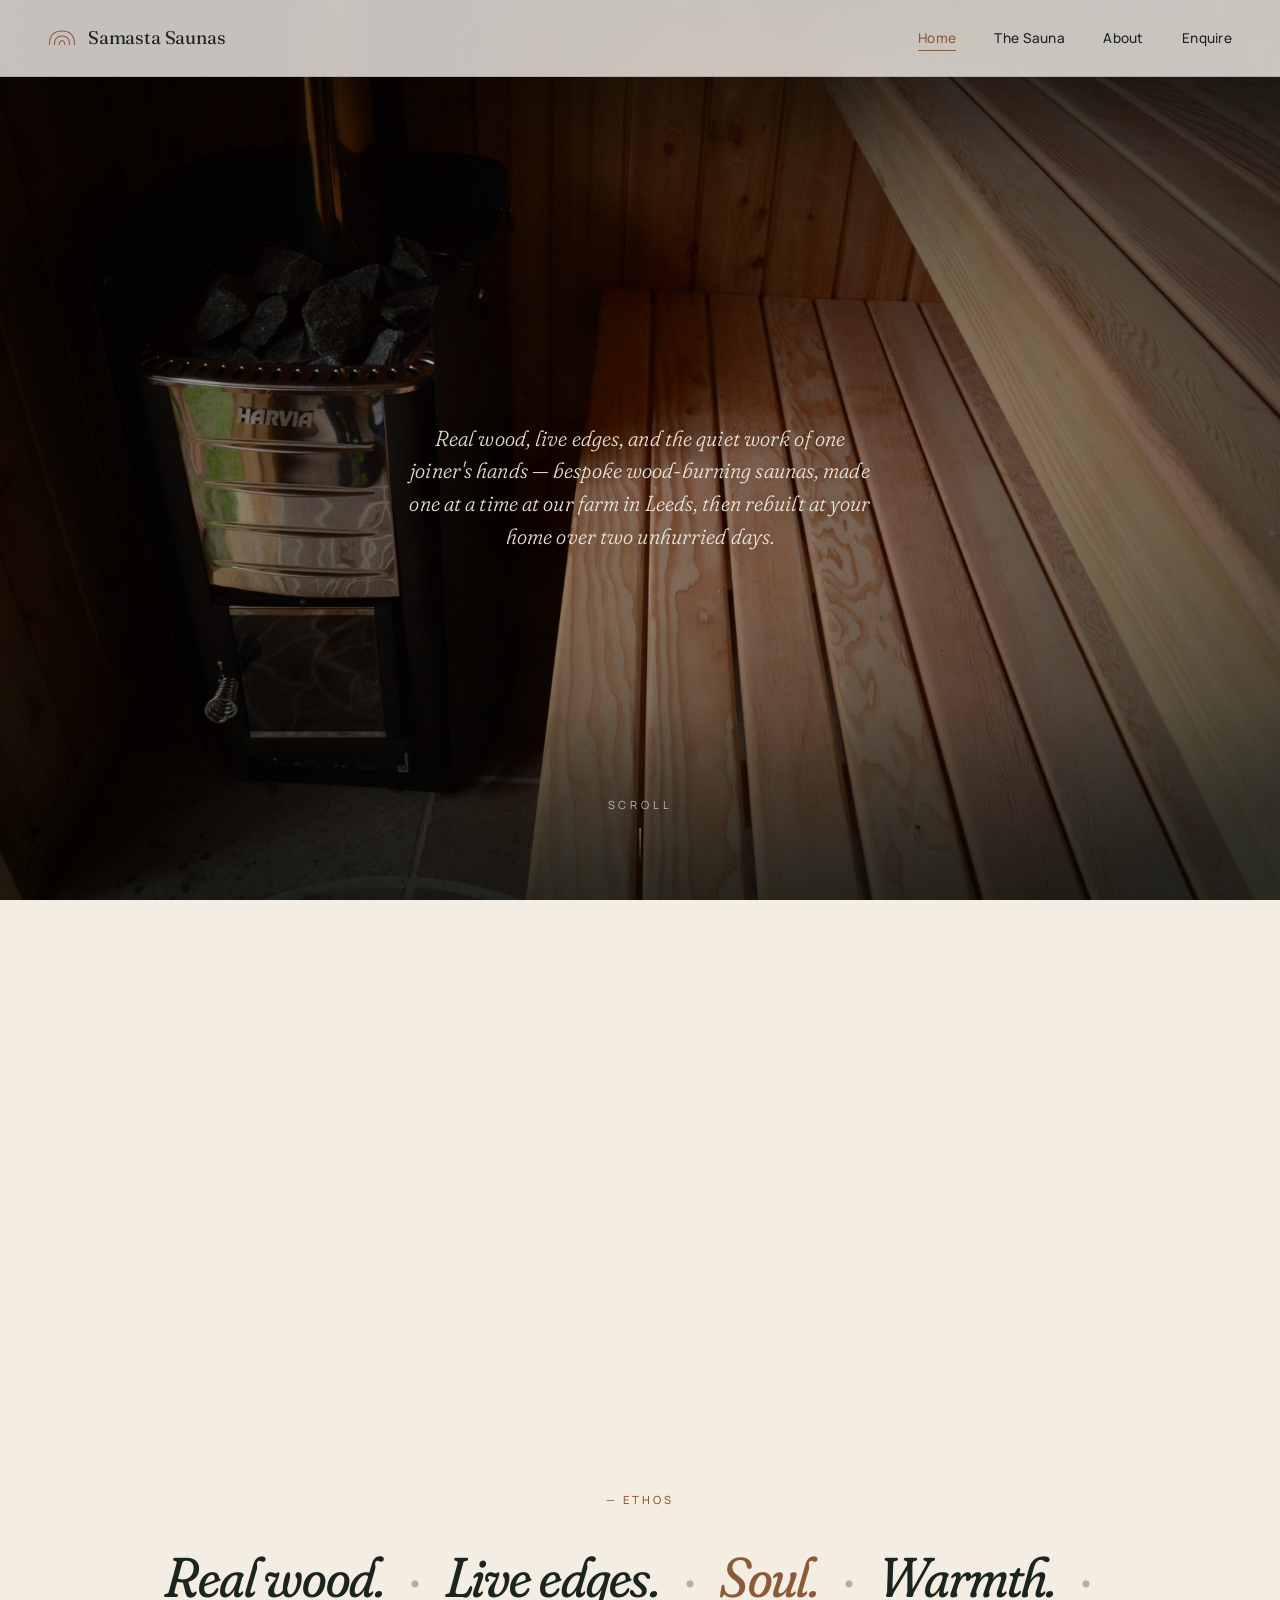
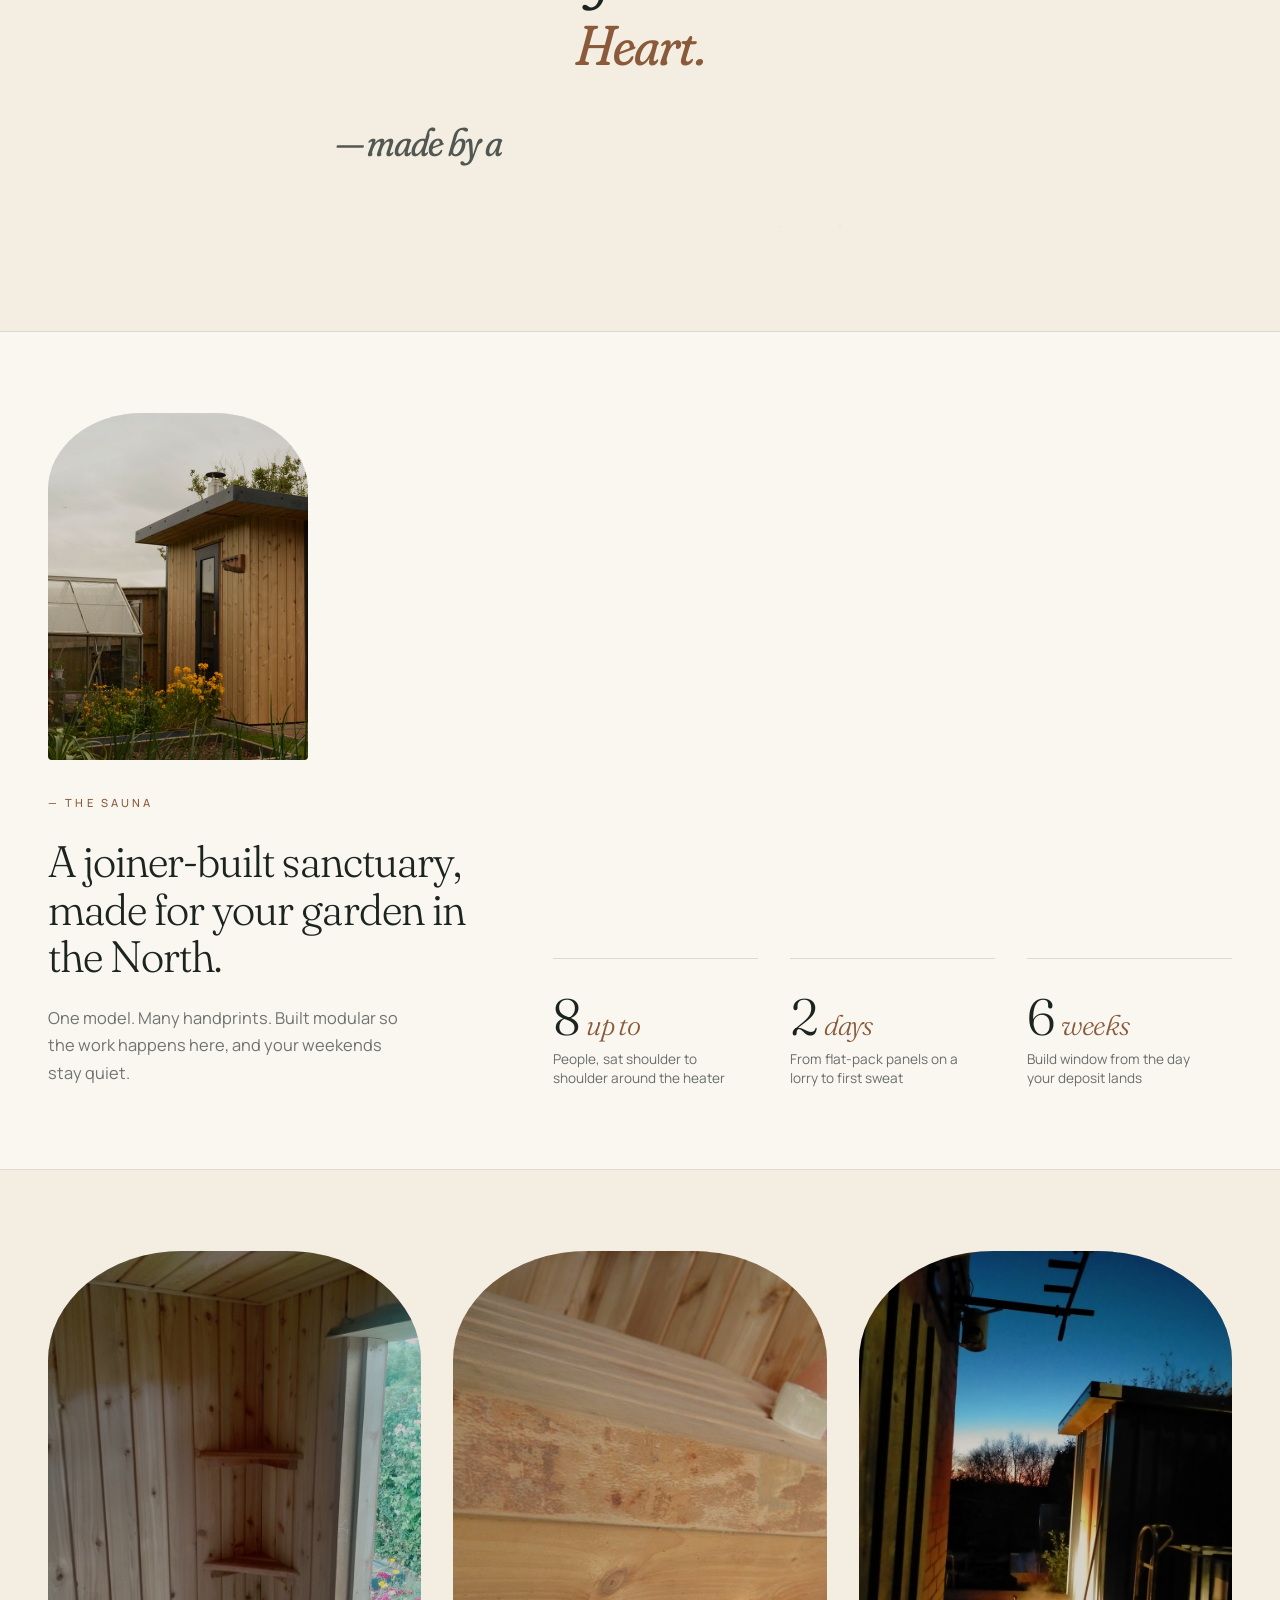
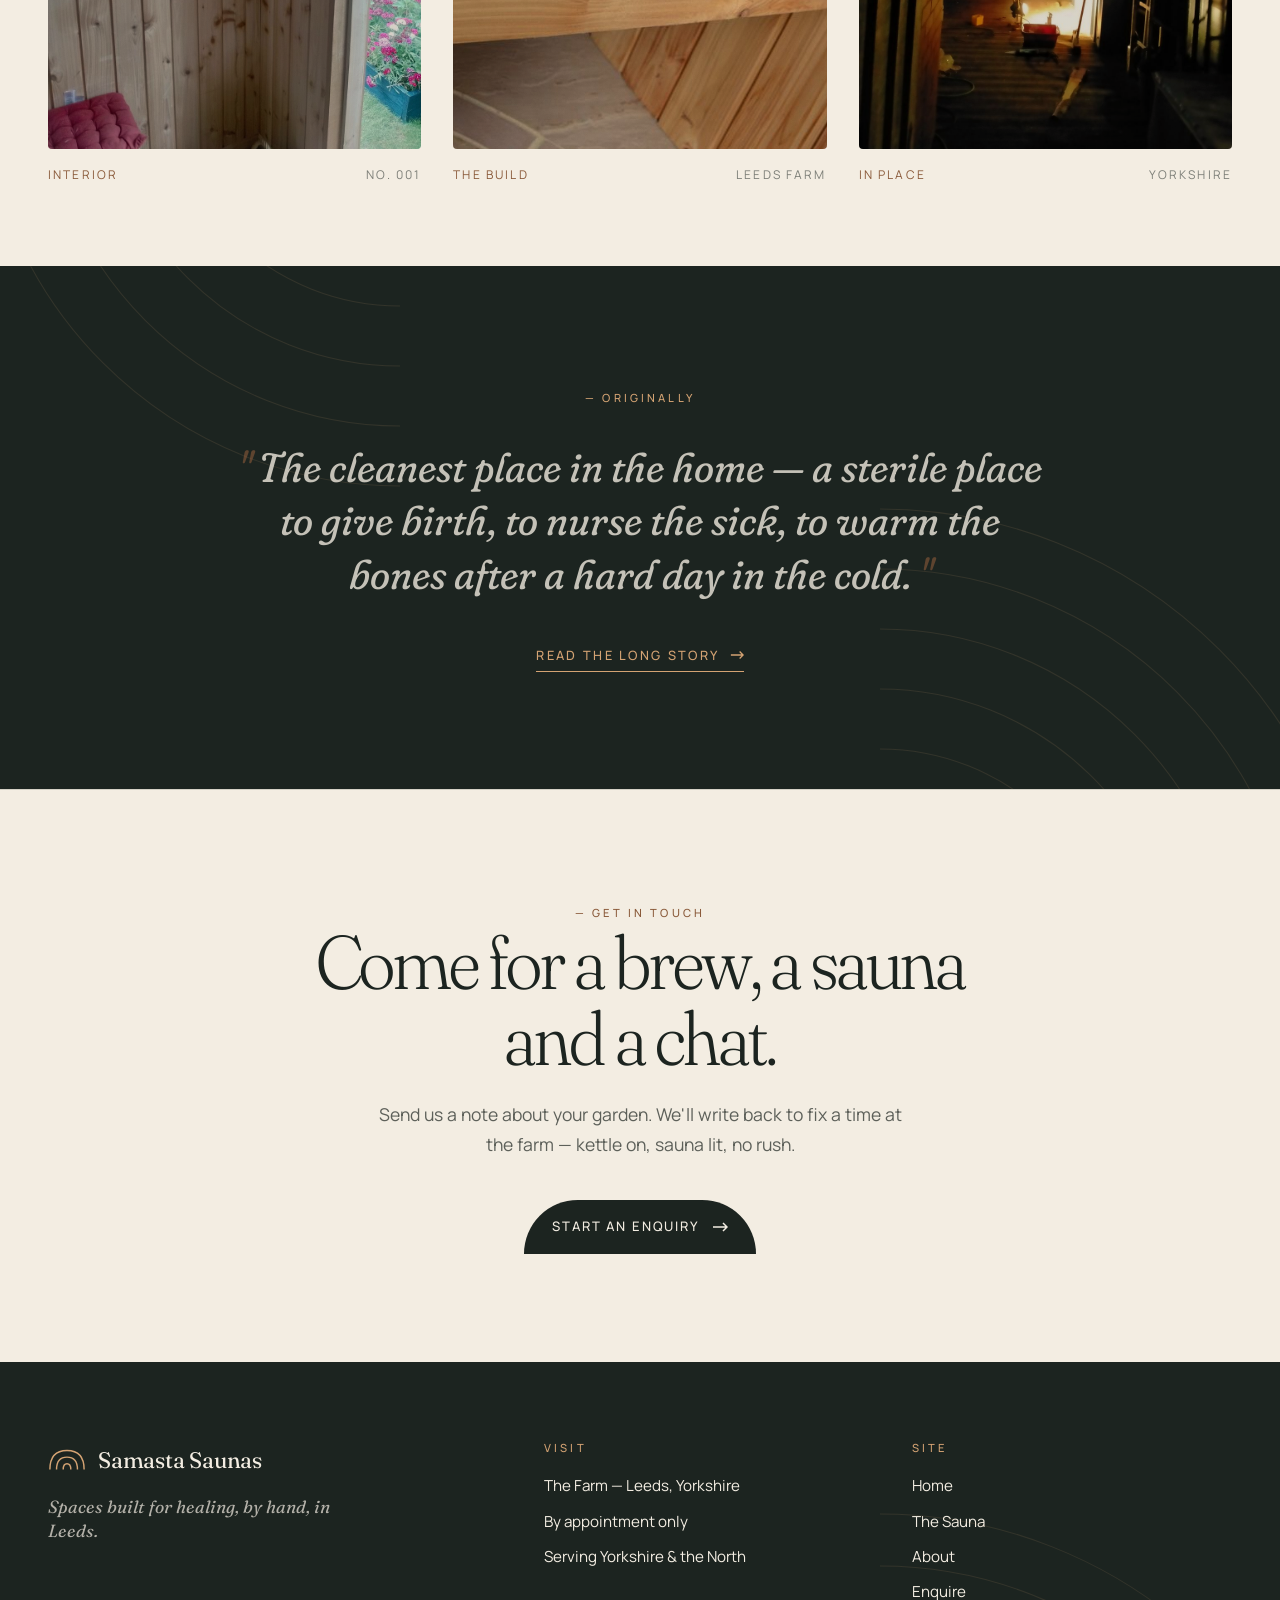
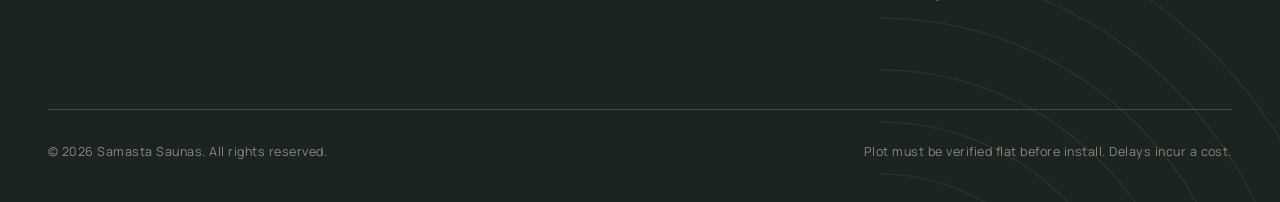
==== commit 1db005c8: "Add real photos to the ethos and facts sections, hero unchanged" ====
--- a/index.html
+++ b/index.html
@@ -71,6 +71,8 @@
         <path style="--i:3" pathLength="1" d="M130 200 A 70 70 0 0 1 270 200"/>
         <path style="--i:4" pathLength="1" d="M160 200 A 40 40 0 0 1 240 200"/>
     </svg>
+    <div class="ethos__photo ethos__photo--left" role="img" aria-label="The wood-burning stove lit and glowing inside a sauna" style="background-image: url('images/ethos-flame.jpg');"></div>
+    <div class="ethos__photo ethos__photo--right" role="img" aria-label="Close grain of a live-edge cedar beam" style="background-image: url('images/ethos-grain.jpg');"></div>
     <div class="ethos__inner">
         <span class="eyebrow ethos__eyebrow">— Ethos</span>
         <p class="ethos__lead">
@@ -86,6 +88,12 @@
 <section class="facts">
     <div class="facts__inner">
         <div class="facts__intro reveal">
+            <div class="facts__photo">
+                <div class="photo photo--arch-soft photo--has-image photo--portrait"
+                     role="img"
+                     aria-label="A finished Samasta sauna with built-in cold-plunge tubs, set in a home garden"
+                     style="background-image: url('images/facts-sanctuary.jpg');"><div class="photo__tint"></div></div>
+            </div>
             <span class="eyebrow">— The sauna</span>
             <h2 class="display-m">A joiner-built sanctuary, made for your garden in the North.</h2>
             <p class="muted" style="margin-top: 1rem; max-width: 36ch;">One model. Many handprints. Built modular so the work happens here, and your weekends stay quiet.</p>
--- a/styles.css
+++ b/styles.css
@@ -920,6 +920,36 @@
     z-index: 1;
 }
 
+/* Small circular photo medallions flanking the manifesto text */
+.ethos__photo {
+    position: absolute;
+    width: clamp(72px, 9vw, 128px);
+    aspect-ratio: 1 / 1;
+    border-radius: 50%;
+    background-size: cover;
+    background-position: center;
+    box-shadow: 0 10px 28px rgba(28, 36, 32, 0.2);
+    z-index: 1;
+    --p: clamp(0, calc((var(--ethos-progress, 0) - 0.03) / 0.12), 1);
+    opacity: var(--p);
+    transform: scale(calc(0.82 + var(--p) * 0.18));
+}
+.ethos__photo--left { left: clamp(0.5rem, 5vw, 4rem); top: 6%; }
+.ethos__photo--right { right: clamp(0.5rem, 5vw, 4rem); bottom: 10%; }
+
+@media (max-width: 760px) {
+    .ethos__photo { display: none; }
+}
+@media (prefers-reduced-motion: reduce) {
+    .ethos__photo { opacity: 1; transform: none; }
+}
+
+/* Feature photo above the facts intro copy */
+.facts__photo {
+    max-width: 260px;
+    margin-bottom: 1.75rem;
+}
+
 /* Facts row */
 .facts {
     background: var(--paper);
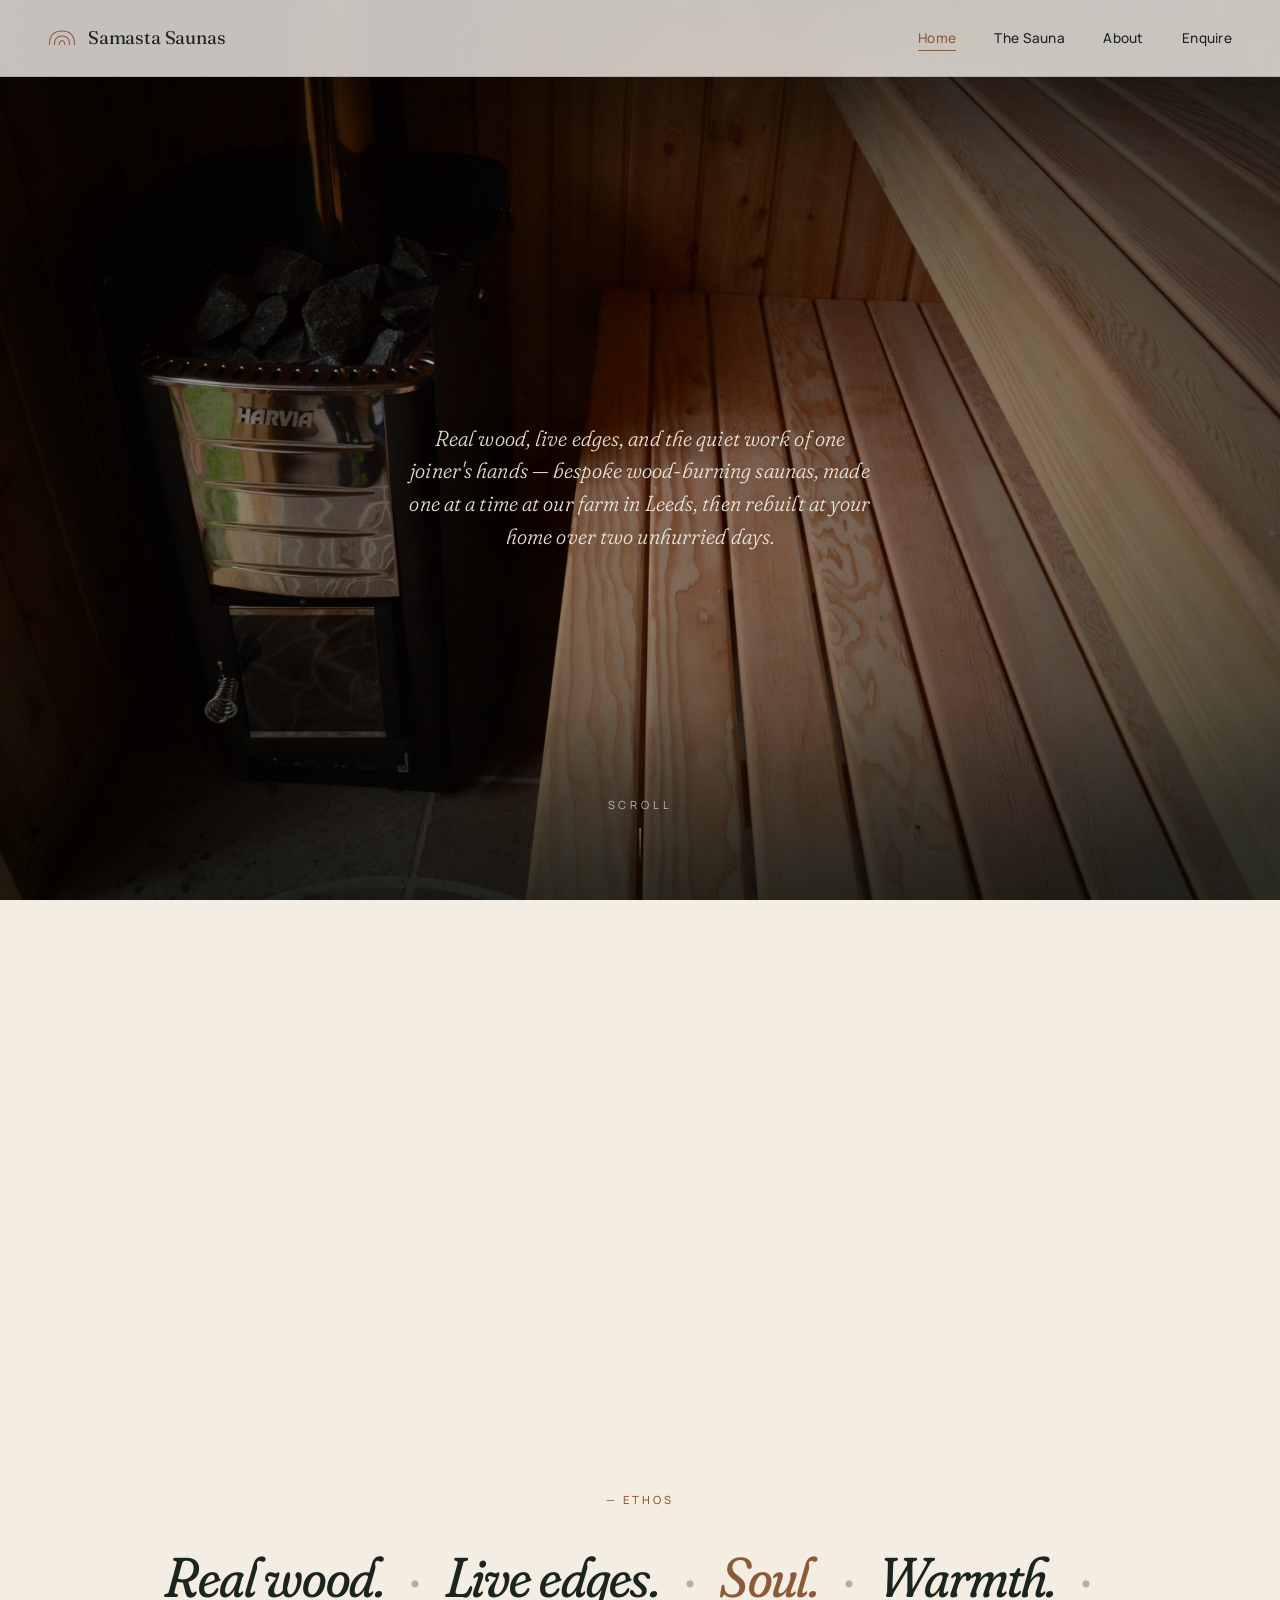
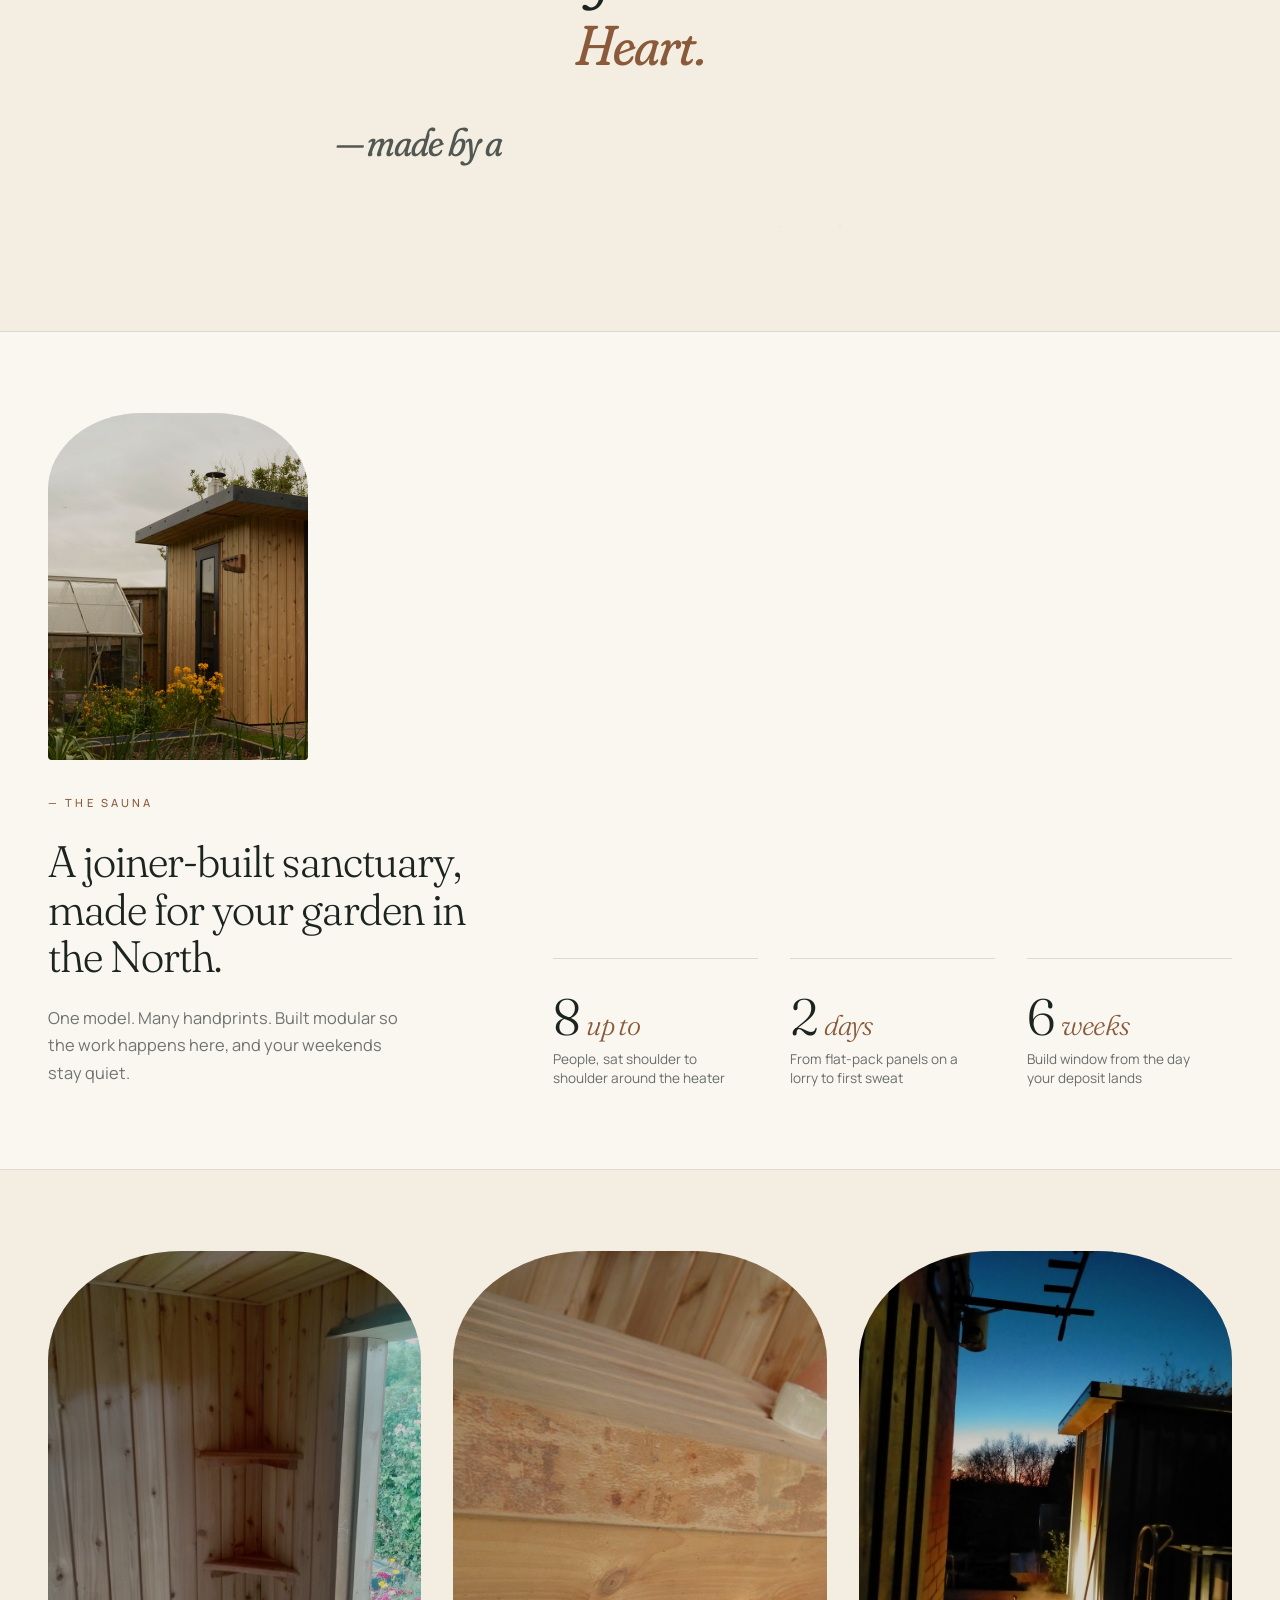
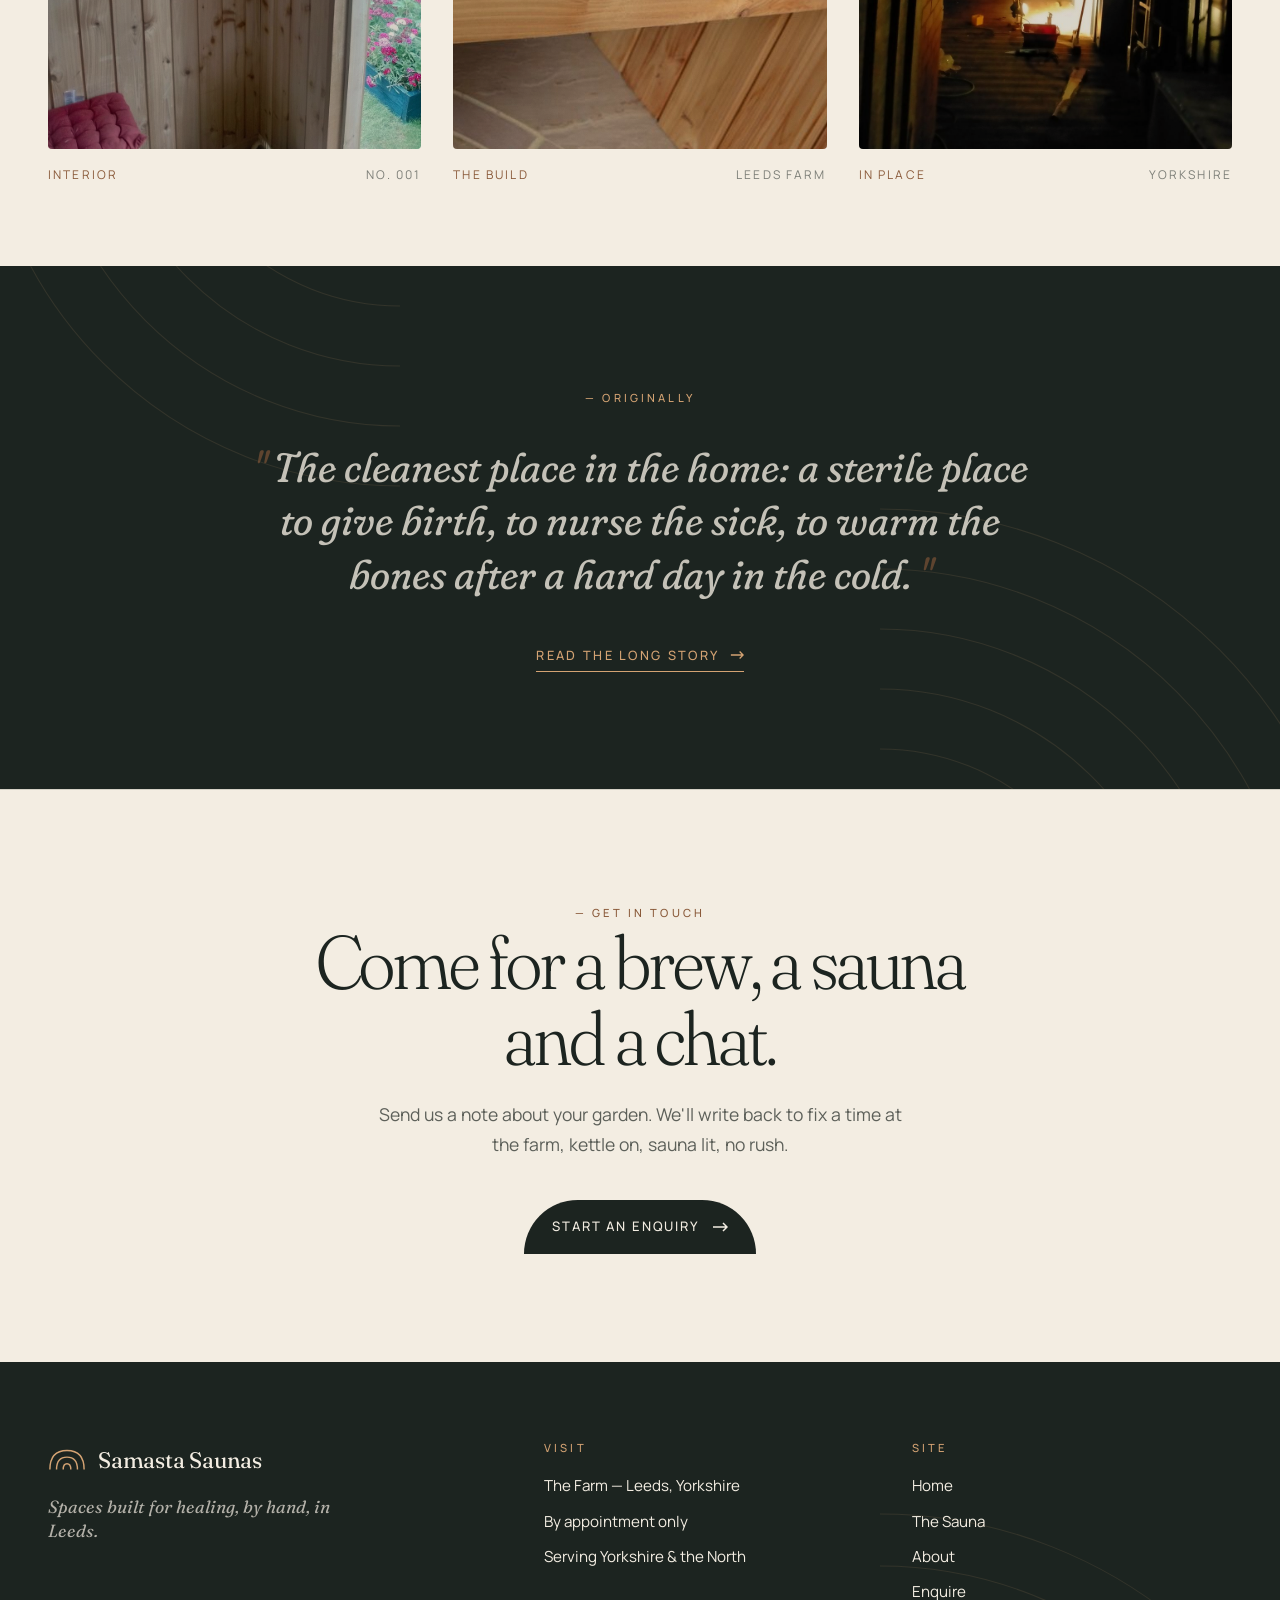
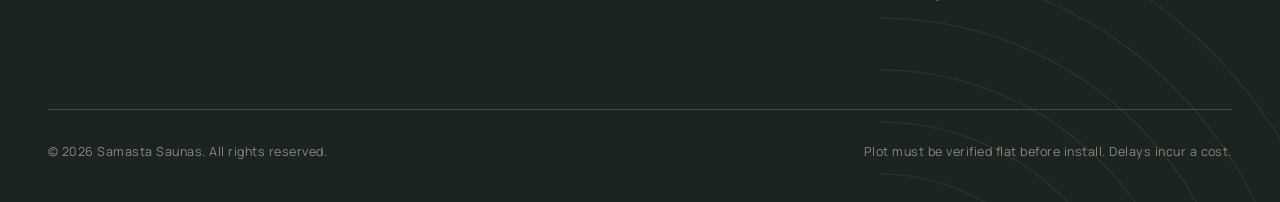
==== commit 2f496ad0: "Remove mid-sentence em-dash asides from body copy across the site" ====
--- a/index.html
+++ b/index.html
@@ -167,7 +167,7 @@
     <div class="origins__inner">
         <span class="eyebrow reveal">— Originally</span>
         <p class="origins__quote reveal" data-delay="1">
-            The cleanest place in the home — a sterile place to give birth, to nurse the sick, to warm the bones after a hard day in the cold.
+            The cleanest place in the home: a sterile place to give birth, to nurse the sick, to warm the bones after a hard day in the cold.
         </p>
         <a href="about.html" class="link-arrow reveal" data-delay="2">
             <span>Read the long story</span>
@@ -181,7 +181,7 @@
     <div class="cta-band__inner">
         <span class="eyebrow reveal">— Get in touch</span>
         <h2 class="display-l reveal" data-delay="1">Come for a brew, a sauna and a chat.</h2>
-        <p class="reveal" data-delay="2">Send us a note about your garden. We'll write back to fix a time at the farm — kettle on, sauna lit, no rush.</p>
+        <p class="reveal" data-delay="2">Send us a note about your garden. We'll write back to fix a time at the farm, kettle on, sauna lit, no rush.</p>
         <a href="enquire.html" class="btn reveal" data-delay="3">
             <span>Start an enquiry</span>
             <svg class="arrow" viewBox="0 0 16 10" fill="none" stroke="currentColor" stroke-width="1.5"><path d="M1 5h14m-4-4 4 4-4 4"/></svg>
